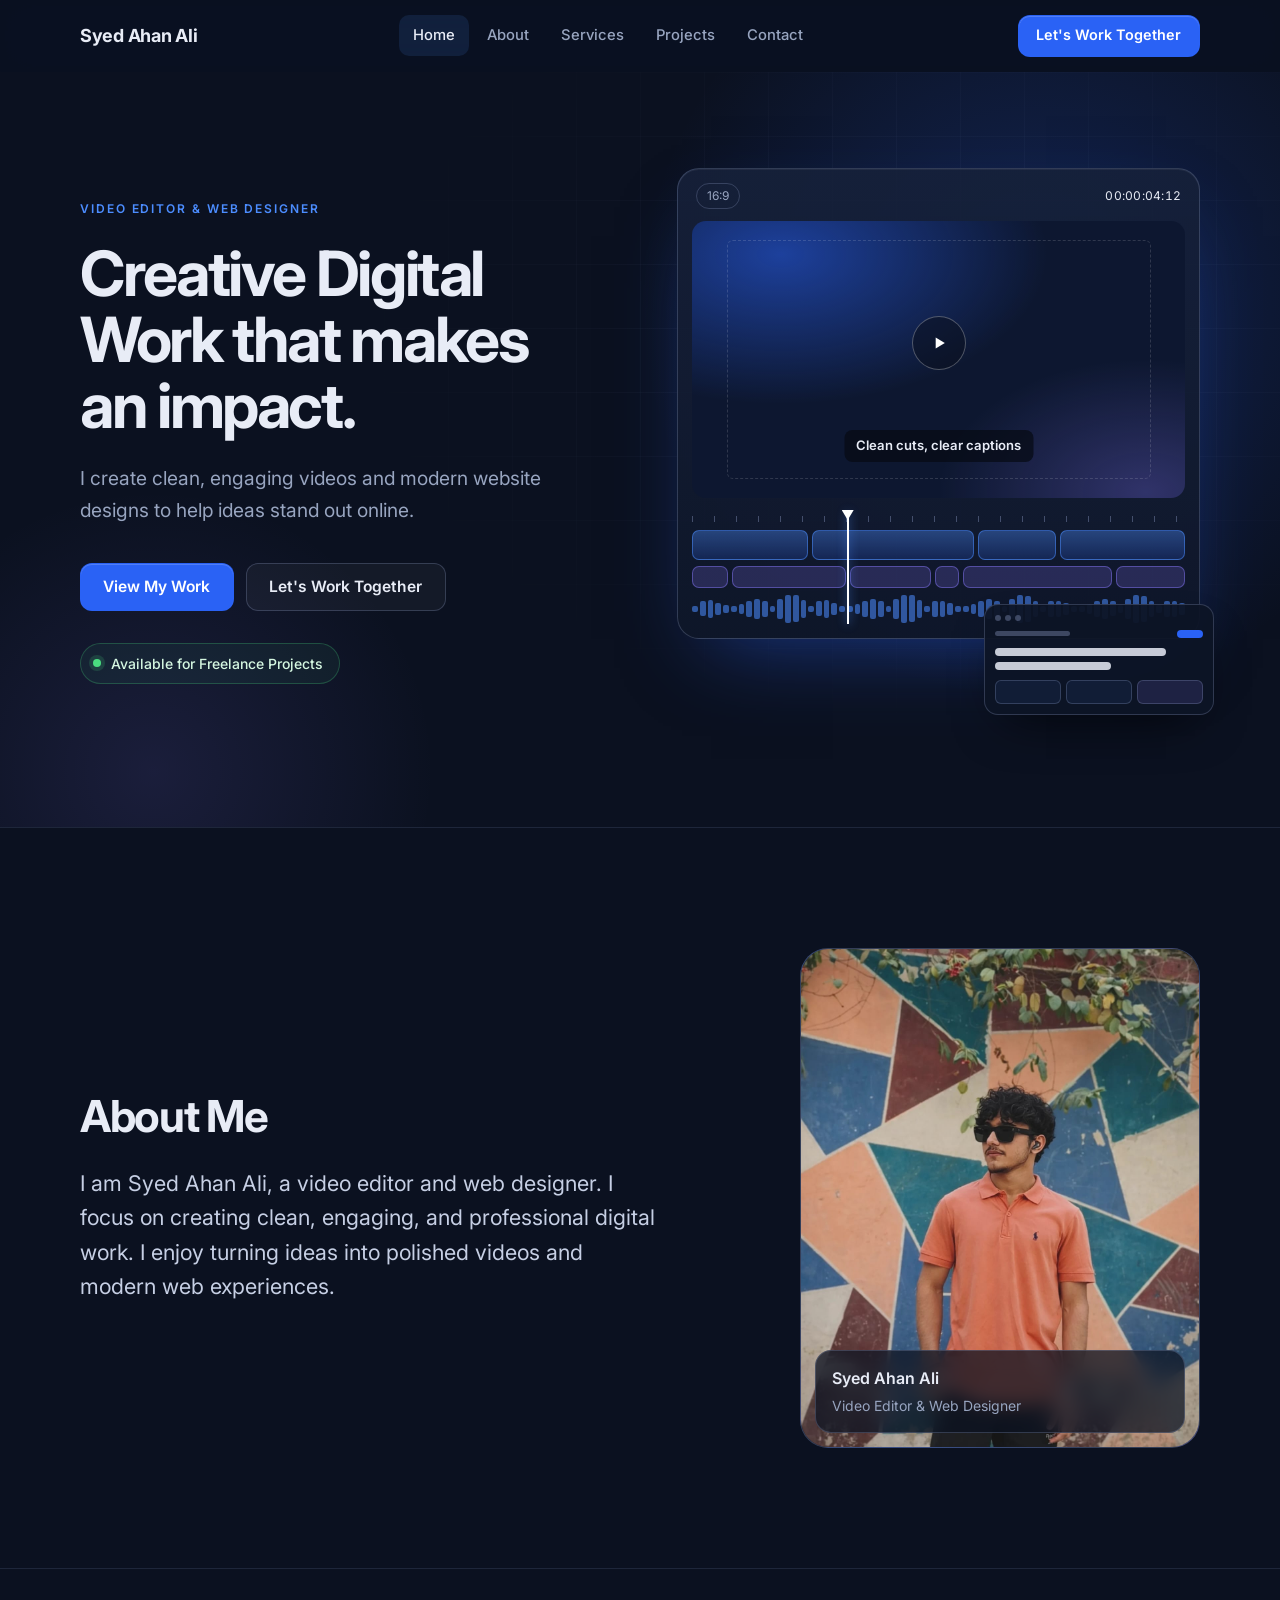
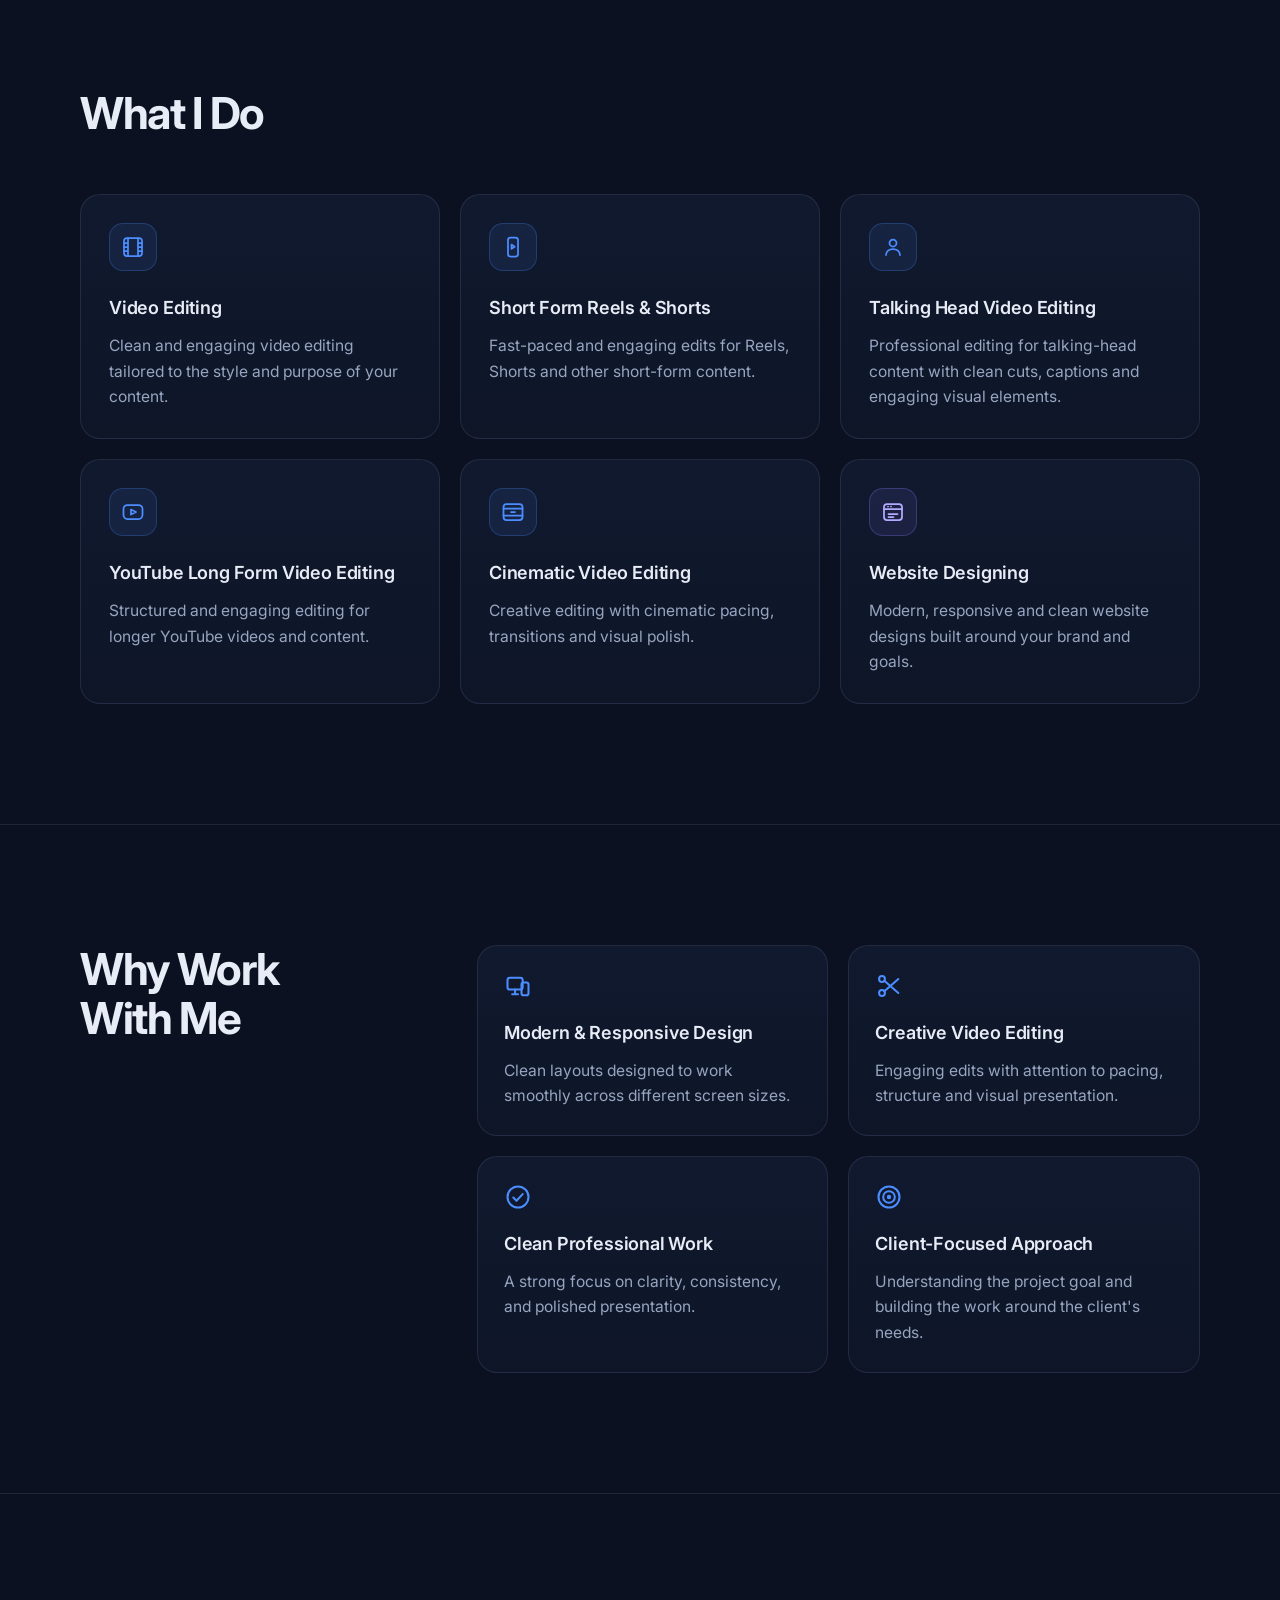
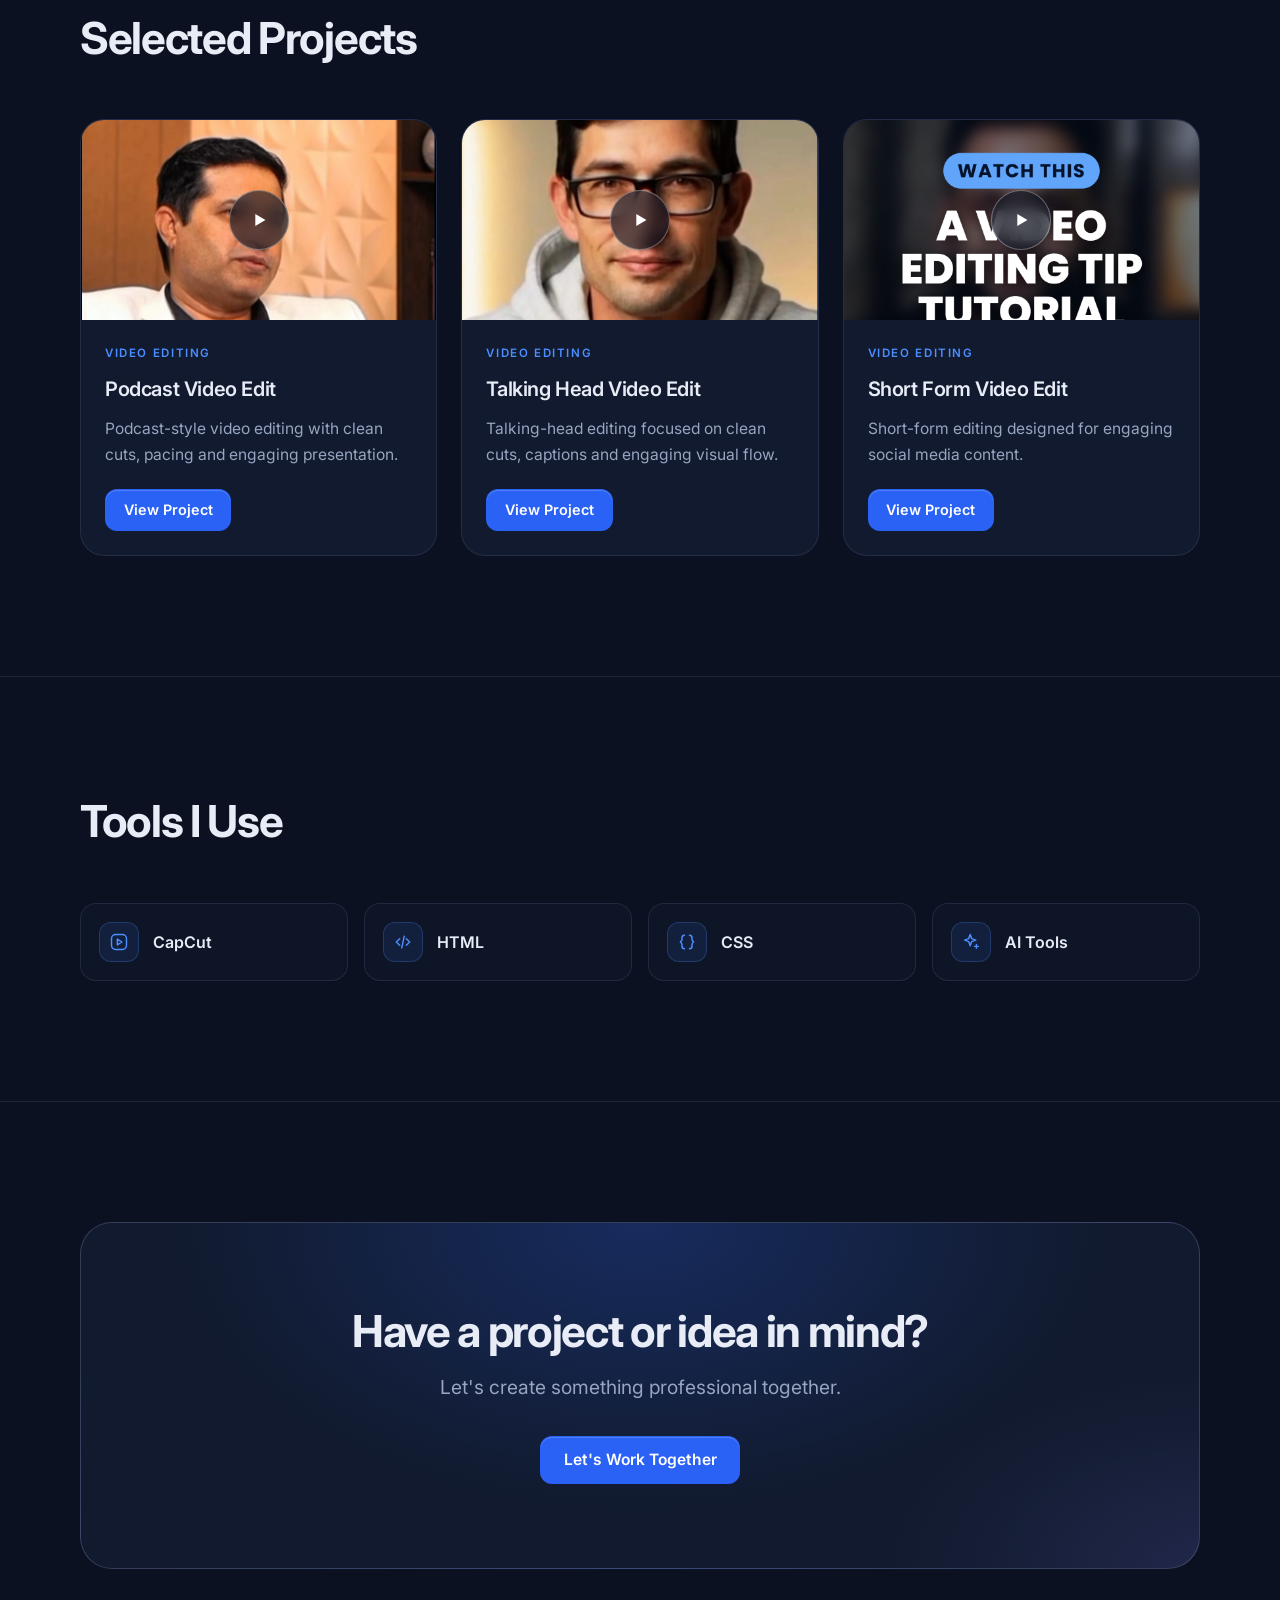
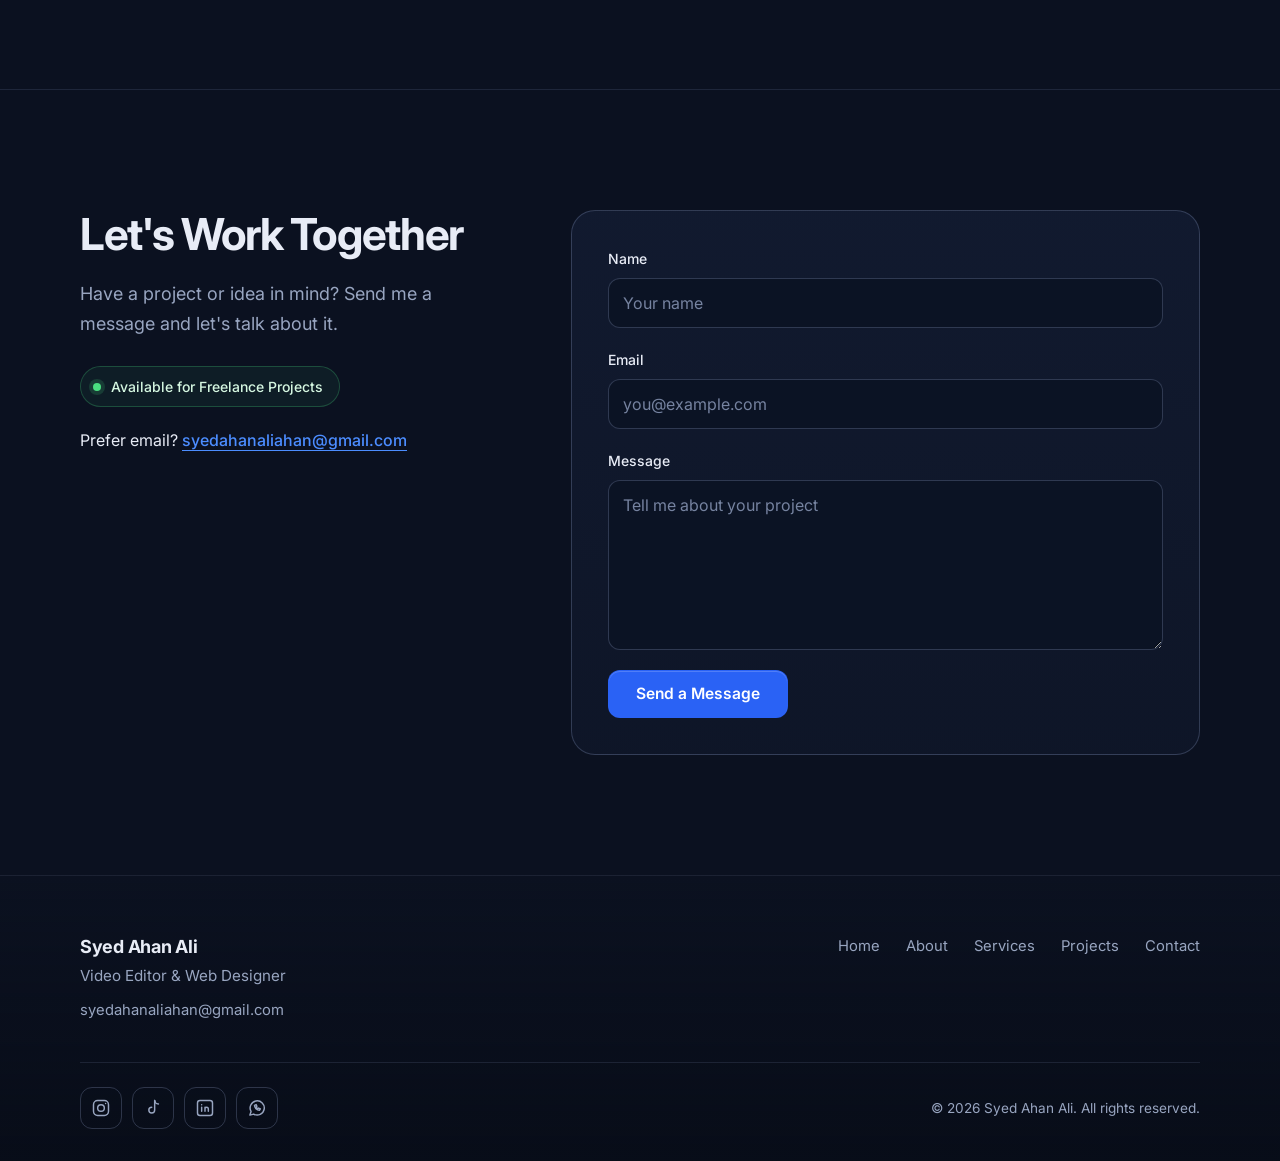
==== Cloud.html @ da052e04 "Add files via upload" ====
<!DOCTYPE html>
<html lang="en">
<head>
<meta charset="utf-8">
<meta name="viewport" content="width=device-width, initial-scale=1">
<title>Syed Ahan Ali | Video Editor &amp; Web Designer</title>
<meta name="description" content="Syed Ahan Ali is a video editor and web designer creating clean, engaging videos and modern websites for freelance projects.">
<meta name="theme-color" content="#0B1120">
<meta name="color-scheme" content="dark">
<meta property="og:type" content="website">
<meta property="og:title" content="Syed Ahan Ali | Video Editor &amp; Web Designer">
<meta property="og:description" content="Clean, engaging videos and modern website designs to help ideas stand out online.">
<link rel="icon" href="data:image/svg+xml,%3Csvg xmlns='http://www.w3.org/2000/svg' viewBox='0 0 32 32'%3E%3Crect width='32' height='32' rx='9' fill='%230B1120'/%3E%3Crect x='.75' y='.75' width='30.5' height='30.5' rx='8.5' fill='none' stroke='%232A62F5' stroke-width='1.5'/%3E%3Ctext x='16' y='21.5' font-size='15' font-weight='700' text-anchor='middle' fill='%234C8DFF' font-family='Arial,sans-serif'%3ESA%3C/text%3E%3C/svg%3E">
<link rel="preconnect" href="https://fonts.googleapis.com">
<link rel="preconnect" href="https://fonts.gstatic.com" crossorigin>
<link href="https://fonts.googleapis.com/css2?family=Inter:wght@400;500;600;700&display=swap" rel="stylesheet">
 
<style>
/* ==========================================================================
   DESIGN TOKENS
   ========================================================================== */
:root {
  --bg: #0B1120;
  --surface: #111a2e;
  --surface-2: #16213a;
  --line: rgba(151, 166, 210, .14);
  --line-2: rgba(151, 166, 210, .26);
  --text: #e8ecf6;
  --muted: #98a5c0;
  --blue: #4c8dff;          /* electric blue: accents, icons, small text */
  --blue-600: #2a62f5;      /* electric blue: button fill (AA contrast with white) */
  --violet: #8b7bff;        /* secondary accent, used sparingly */
  --danger: #ff8f8f;
  --ok: #4ade80;
  --nav-h: 72px;
  --font: Inter, ui-sans-serif, system-ui, -apple-system, "Segoe UI", Roboto, Helvetica, Arial, sans-serif;
}
 
/* ==========================================================================
   BASE
   ========================================================================== */
*, *::before, *::after { box-sizing: border-box; }
html { -webkit-text-size-adjust: 100%; }
@media (prefers-reduced-motion: no-preference) { html { scroll-behavior: smooth; } }
body {
  margin: 0;
  background: var(--bg);
  color: var(--text);
  font-family: var(--font);
  font-size: 1rem;
  line-height: 1.65;
  -webkit-font-smoothing: antialiased;
  overflow-x: clip;
}
body.modal-open { overflow: hidden; }
img, svg, video { display: block; max-width: 100%; }
h1, h2, h3, p, ul { margin: 0; }
a { color: inherit; text-decoration: none; }
button, input, textarea { font: inherit; color: inherit; }
:focus-visible { outline: 2px solid var(--blue); outline-offset: 3px; border-radius: 6px; }
section[id] { scroll-margin-top: var(--nav-h); }
 
.container {
  width: 100%;
  max-width: 1200px;
  margin-inline: auto;
  padding-inline: clamp(20px, 4vw, 40px);
}
.skip-link {
  position: absolute; left: 16px; top: -64px; z-index: 100;
  background: var(--blue-600); color: #fff; padding: 10px 16px; border-radius: 10px; font-weight: 600;
}
.skip-link:focus { top: 12px; }
 
/* ==========================================================================
   BUTTONS
   ========================================================================== */
.btn {
  display: inline-flex; align-items: center; justify-content: center; gap: .6rem;
  min-height: 48px; padding: 0 1.4rem;
  border-radius: 12px; border: 1px solid transparent;
  font-weight: 600; font-size: .975rem; line-height: 1; white-space: nowrap;
  cursor: pointer;
  transition: background-color .2s ease, border-color .2s ease, transform .2s ease, color .2s ease, opacity .2s ease;
}
.btn svg { flex: none; }
.btn-primary { background: var(--blue-600); color: #fff; box-shadow: inset 0 1px 0 rgba(255,255,255,.18); }
.btn-primary:hover { background: #2f68f8; transform: translateY(-1px); }
.btn-primary:active { transform: translateY(0); }
.btn-secondary { background: rgba(255,255,255,.04); border-color: var(--line-2); color: var(--text); }
.btn-secondary:hover { border-color: rgba(76,141,255,.65); background: rgba(76,141,255,.09); transform: translateY(-1px); }
.btn-sm { min-height: 42px; padding: 0 1.1rem; font-size: .9rem; }
.btn[disabled], .btn[aria-disabled="true"] { opacity: .5; cursor: not-allowed; transform: none; }
.btn[disabled]:hover { background: rgba(255,255,255,.04); border-color: var(--line-2); transform: none; }
 
/* ==========================================================================
   NAVBAR
   ========================================================================== */
.site-header {
  position: sticky; top: 0; z-index: 50; height: var(--nav-h);
  background: rgba(11,17,32,.72);
  -webkit-backdrop-filter: saturate(140%) blur(16px);
  backdrop-filter: saturate(140%) blur(16px);
  border-bottom: 1px solid transparent;
  transition: border-color .3s ease, background-color .3s ease;
}
.site-header.scrolled, .site-header.open { border-bottom-color: var(--line); background: rgba(11,17,32,.9); }
.nav { height: 100%; display: flex; align-items: center; justify-content: space-between; gap: 24px; }
.brand { font-weight: 700; font-size: 1.125rem; letter-spacing: -.015em; }
.nav-links { display: none; list-style: none; padding: 0; gap: 4px; }
.nav-links a {
  display: block; padding: 8px 14px; border-radius: 10px;
  color: var(--muted); font-size: .925rem; font-weight: 500;
  transition: color .2s ease, background-color .2s ease;
}
.nav-links a:hover { color: var(--text); }
.nav-links a[aria-current="true"] { color: var(--text); background: rgba(76,141,255,.12); }
.nav-cta { display: none; }
 
.menu-toggle {
  width: 44px; height: 44px; border-radius: 12px; cursor: pointer;
  border: 1px solid var(--line-2); background: rgba(255,255,255,.04);
  display: grid; place-items: center; padding: 0;
}
.menu-icon { position: relative; width: 18px; height: 12px; }
.menu-icon span {
  position: absolute; left: 0; right: 0; height: 2px; border-radius: 2px; background: var(--text);
  transition: transform .25s ease, opacity .2s ease, top .25s ease;
}
.menu-icon span:nth-child(1) { top: 0; }
.menu-icon span:nth-child(2) { top: 5px; }
.menu-icon span:nth-child(3) { top: 10px; }
.site-header.open .menu-icon span:nth-child(1) { top: 5px; transform: rotate(45deg); }
.site-header.open .menu-icon span:nth-child(2) { opacity: 0; }
.site-header.open .menu-icon span:nth-child(3) { top: 5px; transform: rotate(-45deg); }
 
.mobile-panel {
  position: absolute; top: 100%; left: 0; right: 0;
  background: #0B1120;
  border-bottom: 1px solid var(--line);
  padding: 8px clamp(20px, 4vw, 40px) 24px;
  opacity: 0; visibility: hidden; transform: translateY(-6px);
  transition: opacity .2s ease, transform .2s ease, visibility .2s;
}
.site-header.open .mobile-panel { opacity: 1; visibility: visible; transform: none; }
.mobile-panel ul { list-style: none; padding: 0; }
.mobile-panel .m-link {
  display: block; padding: 14px 4px; font-size: 1.1rem; font-weight: 500;
  border-bottom: 1px solid var(--line); color: var(--muted);
}
.mobile-panel .m-link[aria-current="true"] { color: var(--text); }
.mobile-panel .btn { width: 100%; margin-top: 20px; }
 
@media (min-width: 900px) {
  .nav-links { display: flex; }
  .nav-cta { display: inline-flex; }
  .menu-toggle, .mobile-panel { display: none; }
}
 
/* ==========================================================================
   LAYOUT HELPERS
   ========================================================================== */
.section { padding-block: clamp(72px, 10vw, 120px); border-top: 1px solid var(--line); }
.section-head { margin-bottom: clamp(36px, 5vw, 56px); }
h2 { font-size: clamp(1.9rem, 4vw, 2.75rem); line-height: 1.12; letter-spacing: -.03em; font-weight: 700; text-wrap: balance; }
 
/* Scroll reveal: subtle, and only on headings + card groups */
.reveal { transition: opacity .6s ease var(--d, 0ms), translate .6s ease var(--d, 0ms); }
.js-reveal .reveal:not(.in) { opacity: 0; translate: 0 12px; }
 
/* ==========================================================================
   HERO
   ========================================================================== */
.hero { position: relative; overflow: hidden; padding-block: clamp(48px, 8vw, 96px) clamp(72px, 9vw, 112px); }
.hero-bg { position: absolute; inset: 0; pointer-events: none; }
.hero-bg::before {
  content: ""; position: absolute; right: -12%; top: -22%; width: 62%; aspect-ratio: 1;
  background: radial-gradient(closest-side, rgba(42,98,245,.24), transparent);
}
.hero-bg::after {
  content: ""; position: absolute; left: -10%; bottom: -30%; width: 44%; aspect-ratio: 1;
  background: radial-gradient(closest-side, rgba(139,123,255,.12), transparent);
}
.hero-grid-lines {
  position: absolute; inset: 0; opacity: .55;
  background-image:
    linear-gradient(var(--line) 1px, transparent 1px),
    linear-gradient(90deg, var(--line) 1px, transparent 1px);
  background-size: 64px 64px;
  -webkit-mask-image: radial-gradient(ellipse 60% 70% at 72% 35%, #000, transparent 75%);
  mask-image: radial-gradient(ellipse 60% 70% at 72% 35%, #000, transparent 75%);
}
.hero-layout { position: relative; display: grid; gap: 56px; align-items: center; }
@media (min-width: 960px) { .hero-layout { grid-template-columns: minmax(0, 1.02fr) minmax(0, 1fr); gap: 64px; } }
 
.hero-label { font-size: .75rem; font-weight: 600; letter-spacing: .16em; color: var(--blue); margin-bottom: 22px; }
.hero h1 {
  font-size: clamp(2.4rem, 6.2vw, 3.9rem); line-height: 1.06; letter-spacing: -.038em; font-weight: 700;
  text-wrap: balance;
}
.hero-lead { margin-top: 24px; max-width: 32rem; font-size: clamp(1.05rem, 1.6vw, 1.2rem); color: var(--muted); }
.hero-actions { margin-top: 36px; display: flex; flex-wrap: wrap; gap: 12px; }
@media (max-width: 479px) { .hero-actions .btn { width: 100%; } }
 
.availability {
  margin-top: 32px; display: inline-flex; align-items: center; gap: 10px;
  padding: 8px 16px 8px 12px; border-radius: 999px;
  border: 1px solid rgba(74,222,128,.25); background: rgba(74,222,128,.06);
  font-size: .875rem; font-weight: 500; color: #d5f7e1;
}
.availability .dot { width: 8px; height: 8px; border-radius: 50%; background: var(--ok); box-shadow: 0 0 0 4px rgba(74,222,128,.16); }
 
/* Hero visual: a small editing suite + a website wireframe (decorative) */
.hero-visual { position: relative; padding-bottom: 76px; }
.editor {
  border-radius: 22px; border: 1px solid var(--line-2); padding: 14px; overflow: hidden;
  background: linear-gradient(180deg, rgba(22,33,58,.9), rgba(15,23,42,.92));
  box-shadow: 0 34px 80px -34px rgba(42,98,245,.5), inset 0 1px 0 rgba(255,255,255,.06);
}
.editor-bar { display: flex; justify-content: space-between; align-items: center; padding: 0 4px 12px; font-size: .75rem; color: var(--muted); }
.editor-bar .pill { padding: 2px 10px; border-radius: 999px; border: 1px solid var(--line-2); }
.timecode { font-variant-numeric: tabular-nums; color: var(--text); letter-spacing: .02em; }
.preview {
  position: relative; aspect-ratio: 16 / 9; border-radius: 14px; overflow: hidden;
  background:
    radial-gradient(90% 90% at 18% 12%, rgba(42,98,245,.55), transparent 60%),
    radial-gradient(70% 80% at 92% 98%, rgba(139,123,255,.28), transparent 60%),
    #0d1730;
}
.preview::before { content: ""; position: absolute; inset: 7%; border: 1px dashed rgba(255,255,255,.14); border-radius: 6px; }
.play {
  position: absolute; left: 50%; top: 44%; transform: translate(-50%, -50%);
  width: 54px; height: 54px; border-radius: 50%; display: grid; place-items: center;
  background: rgba(11,17,32,.55); border: 1px solid rgba(255,255,255,.28);
}
.caption {
  position: absolute; left: 50%; bottom: 13%; transform: translateX(-50%);
  padding: 5px 12px; border-radius: 8px; white-space: nowrap;
  background: rgba(6,10,20,.72); font-size: clamp(.62rem, 1.5vw, .82rem); font-weight: 600;
}
.timeline { position: relative; margin-top: 14px; padding-top: 2px; }
.ruler {
  height: 8px; margin-bottom: 8px;
  background: repeating-linear-gradient(90deg, rgba(151,166,210,.38) 0 1px, transparent 1px 22px) bottom / 100% 6px no-repeat;
}
.track { display: flex; gap: 4px; height: 30px; margin-bottom: 6px; }
.clip {
  border-radius: 7px; border: 1px solid rgba(76,141,255,.5);
  background: linear-gradient(180deg, rgba(76,141,255,.38), rgba(42,98,245,.2));
}
.track.captions { height: 22px; }
.track.captions .clip { border-color: rgba(139,123,255,.45); background: rgba(139,123,255,.2); }
.clip.gap { border-color: transparent; background: none; }
.wave { display: flex; align-items: center; gap: 2px; height: 30px; }
.wave i { flex: 1; min-width: 1px; border-radius: 2px; background: rgba(76,141,255,.55); }
.playhead {
  position: absolute; top: 0; bottom: 0; left: 30%; width: 2px; margin-left: -1px;
  background: #fff; box-shadow: 0 0 10px rgba(76,141,255,.8);
}
.playhead::before {
  content: ""; position: absolute; top: -2px; left: -5px; width: 12px; height: 10px; background: #fff;
  clip-path: polygon(0 0, 100% 0, 50% 100%);
}
 
.mini-site {
  position: absolute; right: 12px; bottom: 0; width: 44%; max-width: 250px;
  border-radius: 14px; border: 1px solid var(--line-2); padding: 10px;
  background: rgba(13,21,38,.94);
  box-shadow: 0 22px 50px -22px rgba(0,0,0,.8);
}
@media (min-width: 960px) { .mini-site { right: -14px; } }
@media (max-width: 639px) { .mini-site { display: none; } .hero-visual { padding-bottom: 0; } }
.ms-dots { display: flex; gap: 4px; margin-bottom: 9px; }
.ms-dots i { width: 6px; height: 6px; border-radius: 50%; background: rgba(151,166,210,.35); }
.ms-row { display: flex; justify-content: space-between; align-items: center; margin-bottom: 10px; }
.ms-line { height: 5px; border-radius: 3px; background: rgba(151,166,210,.35); }
.ms-pill { width: 26px; height: 8px; border-radius: 4px; background: var(--blue-600); }
.ms-title { height: 8px; border-radius: 4px; background: rgba(232,236,246,.85); margin-bottom: 6px; }
.ms-cards { display: grid; grid-template-columns: repeat(3, 1fr); gap: 5px; margin-top: 10px; }
.ms-cards span { height: 24px; border-radius: 6px; border: 1px solid var(--line-2); background: rgba(76,141,255,.08); }
.ms-cards span:last-child { background: rgba(139,123,255,.14); }
 
/* ==========================================================================
   ABOUT
   ========================================================================== */
.about-grid { display: grid; gap: 48px; align-items: center; }
@media (min-width: 900px) { .about-grid { grid-template-columns: minmax(0, 1.15fr) minmax(0, .85fr); gap: 80px; } }
.about-text p { margin-top: 24px; max-width: 36rem; font-size: clamp(1.1rem, 2vw, 1.35rem); line-height: 1.6; color: #c6cfe4; }
 
/* Portrait slot. Replace by setting SITE_CONFIG.profileImage in the script. */
.portrait {
  position: relative; width: 100%; max-width: 400px; aspect-ratio: 4 / 5; margin-inline: auto;
  border-radius: 28px; border: 1px solid var(--line-2); overflow: hidden;
  background:
    radial-gradient(80% 60% at 28% 8%, rgba(42,98,245,.38), transparent 62%),
    radial-gradient(60% 50% at 100% 100%, rgba(139,123,255,.22), transparent 62%),
    var(--surface);
}
@media (min-width: 900px) { .portrait { margin-inline: 0 0; justify-self: end; } }
.portrait-mono {
  position: absolute; inset: 0 0 18% 0; display: grid; place-items: center;
  font-size: clamp(5.5rem, 16vw, 8.5rem); font-weight: 700; letter-spacing: -.06em;
  color: transparent; -webkit-text-stroke: 1.5px rgba(160,190,255,.42);
}
.portrait img { position: absolute; inset: 0; width: 100%; height: 100%; object-fit: cover; object-position: center top; }
.portrait-caption {
  position: absolute; left: 14px; right: 14px; bottom: 14px; padding: 14px 16px; border-radius: 16px;
  background: rgba(11,17,32,.72); border: 1px solid var(--line-2);
  -webkit-backdrop-filter: blur(10px); backdrop-filter: blur(10px);
}
.portrait-caption strong { display: block; font-weight: 600; }
.portrait-caption span { font-size: .875rem; color: var(--muted); }
 
/* ==========================================================================
   CARDS (services, why)
   ========================================================================== */
.grid { display: grid; gap: 20px; grid-template-columns: 1fr; }
@media (min-width: 640px) { .grid-services, .grid-why { grid-template-columns: repeat(2, minmax(0, 1fr)); } }
@media (min-width: 1024px) { .grid-services { grid-template-columns: repeat(3, minmax(0, 1fr)); } }
 
.card, .project {
  position: relative; border: 1px solid var(--line);
  transition: border-color .25s ease, transform .25s ease, opacity .6s ease var(--d, 0ms), translate .6s ease var(--d, 0ms);
}
.card {
  border-radius: 20px; padding: 28px;
  background: linear-gradient(180deg, rgba(22,33,58,.55), rgba(17,26,46,.55));
}
.card:hover { border-color: rgba(76,141,255,.45); transform: translateY(-3px); }
.icon-tile {
  width: 48px; height: 48px; border-radius: 14px; display: grid; place-items: center;
  color: var(--blue); background: rgba(76,141,255,.1); border: 1px solid rgba(76,141,255,.24);
  transition: background-color .25s ease, color .25s ease, border-color .25s ease;
}
.card:hover .icon-tile { background: var(--blue-600); color: #fff; border-color: transparent; }
.card[data-kind="web"] .icon-tile { color: #b3a9ff; background: rgba(139,123,255,.1); border-color: rgba(139,123,255,.28); }
.card[data-kind="web"]:hover { border-color: rgba(139,123,255,.5); }
.card[data-kind="web"]:hover .icon-tile { background: #6d5df0; color: #fff; }
.card h3 { margin-top: 22px; font-size: 1.125rem; font-weight: 600; letter-spacing: -.01em; }
.card p { margin-top: 10px; color: var(--muted); font-size: .975rem; }
 
.why-layout { display: grid; gap: 40px; }
@media (min-width: 1024px) {
  .why-layout { grid-template-columns: minmax(0, .62fr) minmax(0, 1.38fr); gap: 72px; align-items: start; }
  .why-layout .section-head { position: sticky; top: calc(var(--nav-h) + 32px); margin-bottom: 0; }
}
.why-card { padding: 26px; }
.why-card .ico { color: var(--blue); }
.why-card h3 { margin-top: 18px; }
 
/* ==========================================================================
   PROJECTS
   ========================================================================== */
.projects-grid { display: grid; gap: 24px; grid-template-columns: 1fr; max-width: 760px; margin-inline: auto; }
@media (min-width: 1024px) { .projects-grid { grid-template-columns: repeat(3, minmax(0, 1fr)); max-width: none; } }
 
.project { display: flex; flex-direction: column; border-radius: 24px; overflow: hidden; background: var(--surface); }
.project:hover { border-color: rgba(76,141,255,.42); transform: translateY(-3px); }
 
.media {
  position: relative; display: block; width: 100%; aspect-ratio: 16 / 9; overflow: hidden;
  padding: 0; border: 0; text-align: left; background: #0d1730;
}
button.media { cursor: pointer; }
.media > img { position: absolute; inset: 0; width: 100%; height: 100%; object-fit: cover; object-position: center 30%; transition: transform .5s ease; }
button.media:hover > img { transform: scale(1.03); }
.scene { display: none; }
.scene svg { position: absolute; left: 0; top: 0; width: 100%; height: 84%; stroke: rgba(160,190,255,.5); fill: rgba(76,141,255,.1); stroke-width: 1.2; stroke-linecap: round; }
.scene svg .hl { fill: var(--blue); stroke: none; }
.scene svg .bar { fill: rgba(160,190,255,.55); stroke: none; }
.scene[data-v="0"] { background: radial-gradient(90% 100% at 15% 0%, rgba(42,98,245,.5), transparent 62%), radial-gradient(60% 70% at 100% 100%, rgba(139,123,255,.22), transparent 62%), #0d1730; }
.scene[data-v="1"] { background: radial-gradient(80% 100% at 50% 0%, rgba(42,98,245,.42), transparent 64%), radial-gradient(60% 70% at 0% 100%, rgba(139,123,255,.2), transparent 62%), #0e1832; }
.scene[data-v="2"] { background: radial-gradient(80% 100% at 85% 0%, rgba(139,123,255,.36), transparent 62%), radial-gradient(70% 70% at 0% 100%, rgba(42,98,245,.3), transparent 62%), #0e1730; }
.media-tag {
  position: absolute; left: 14px; bottom: 14px; padding: 5px 11px; border-radius: 999px;
  font-size: .72rem; font-weight: 500; color: var(--muted);
  background: rgba(6,10,20,.62); border: 1px solid var(--line-2);
  -webkit-backdrop-filter: blur(6px); backdrop-filter: blur(6px);
}
.media.has-poster .media-tag { display: none; }
.play-btn {
  position: absolute; left: 50%; top: 50%; transform: translate(-50%, -50%);
  width: 60px; height: 60px; border-radius: 50%; display: grid; place-items: center; color: #fff;
  background: rgba(11,17,32,.6); border: 1px solid rgba(255,255,255,.32);
  -webkit-backdrop-filter: blur(8px); backdrop-filter: blur(8px);
  transition: transform .25s ease, background-color .25s ease;
}
button.media:hover .play-btn { transform: translate(-50%, -50%) scale(1.08); background: var(--blue-600); border-color: transparent; }
 
.project-body { display: flex; flex-direction: column; flex: 1; padding: 24px; }
.project-cat { font-size: .72rem; font-weight: 600; letter-spacing: .14em; color: var(--blue); }
.project h3 { margin-top: 10px; font-size: 1.25rem; font-weight: 600; letter-spacing: -.02em; }
.project-desc { margin-top: 10px; color: var(--muted); font-size: .975rem; }
.project-foot { margin-top: auto; padding-top: 22px; display: flex; align-items: center; gap: 14px; flex-wrap: wrap; }
.project-note { font-size: .8125rem; color: var(--muted); }
 
/* Project modal (native <dialog>) */
.modal {
  width: min(960px, calc(100vw - 32px)); max-height: calc(100dvh - 32px); padding: 0; margin: auto;
  border: 1px solid var(--line-2); border-radius: 24px; overflow: auto;
  background: var(--surface); color: var(--text);
}
.modal::backdrop { background: rgba(5,9,18,.8); -webkit-backdrop-filter: blur(6px); backdrop-filter: blur(6px); }
.modal-close {
  position: absolute; top: 12px; right: 12px; z-index: 2; width: 42px; height: 42px; border-radius: 12px; cursor: pointer;
  display: grid; place-items: center; background: rgba(11,17,32,.75); border: 1px solid var(--line-2);
  transition: background-color .2s ease, border-color .2s ease;
}
.modal-close:hover { background: rgba(76,141,255,.2); border-color: rgba(76,141,255,.6); }
.modal-media { display: grid; place-items: center; background: #050912; }
.modal-media .frame { width: 100%; aspect-ratio: 16 / 9; background: #000; }
.modal-media.vertical .frame { width: auto; height: min(72dvh, 640px); aspect-ratio: 9 / 16; max-width: 100%; }
.frame iframe, .frame video { display: block; width: 100%; height: 100%; border: 0; background: #000; }
.frame .frame-msg { height: 100%; display: grid; place-items: center; padding: 24px; text-align: center; color: var(--muted); }
.modal-body { padding: 24px clamp(20px, 4vw, 32px) 28px; }
.modal-body h3 { margin-top: 8px; font-size: 1.5rem; letter-spacing: -.02em; }
.modal-body p { margin-top: 12px; color: var(--muted); max-width: 46rem; }
.modal-body .btn { margin-top: 20px; }
 
/* ==========================================================================
   TOOLS
   ========================================================================== */
.tools-grid { display: grid; gap: 16px; grid-template-columns: repeat(2, minmax(0, 1fr)); }
@media (min-width: 900px) { .tools-grid { grid-template-columns: repeat(4, minmax(0, 1fr)); } }
.tool {
  display: flex; align-items: center; gap: 14px; padding: 18px; border-radius: 16px;
  border: 1px solid var(--line); background: rgba(17,26,46,.5); font-weight: 600;
  transition: border-color .25s ease, background-color .25s ease, opacity .6s ease var(--d, 0ms), translate .6s ease var(--d, 0ms);
}
.tool:hover { border-color: rgba(76,141,255,.45); background: rgba(76,141,255,.06); }
.tool .icon-tile { width: 40px; height: 40px; border-radius: 12px; flex: none; }
.tool:hover .icon-tile { background: rgba(76,141,255,.18); color: var(--blue); border-color: rgba(76,141,255,.3); }
 
/* ==========================================================================
   CTA
   ========================================================================== */
.cta-panel {
  position: relative; overflow: hidden; text-align: center; border-radius: 32px; border: 1px solid var(--line-2);
  padding: clamp(44px, 7vw, 84px) clamp(22px, 5vw, 64px);
  background:
    radial-gradient(60% 120% at 50% 0%, rgba(42,98,245,.24), transparent 70%),
    radial-gradient(40% 80% at 100% 100%, rgba(139,123,255,.13), transparent 70%),
    var(--surface);
}
.cta-panel p { margin-top: 16px; font-size: clamp(1.05rem, 2vw, 1.2rem); color: var(--muted); }
.cta-panel .btn { margin-top: 32px; }
 
/* ==========================================================================
   CONTACT
   ========================================================================== */
.contact-grid { display: grid; gap: 40px; }
@media (min-width: 960px) { .contact-grid { grid-template-columns: minmax(0, .8fr) minmax(0, 1.2fr); gap: 72px; align-items: start; } }
.contact-lead { margin-top: 20px; max-width: 28rem; font-size: 1.125rem; color: var(--muted); }
.contact-copy .availability { margin-top: 28px; }
.contact-direct { margin-top: 20px; }
.contact-direct a { color: var(--blue); font-weight: 500; text-decoration: underline; text-underline-offset: 4px; }
 
.form-card {
  border: 1px solid var(--line-2); border-radius: 24px; padding: clamp(22px, 4vw, 36px);
  background: linear-gradient(180deg, rgba(22,33,58,.6), rgba(17,26,46,.6));
}
.field { display: grid; gap: 8px; margin-bottom: 20px; }
.field label { font-size: .875rem; font-weight: 500; }
.input {
  width: 100%; min-height: 50px; padding: 12px 14px; border-radius: 12px; outline: none;
  border: 1px solid var(--line-2); background: #0b1324; line-height: 1.5;
  transition: border-color .2s ease, box-shadow .2s ease;
}
textarea.input { min-height: 150px; resize: vertical; }
.input::placeholder { color: #7683a0; }
.input:focus { border-color: var(--blue); box-shadow: 0 0 0 3px rgba(76,141,255,.22); }
.field.invalid .input { border-color: var(--danger); }
.field.invalid .input:focus { box-shadow: 0 0 0 3px rgba(255,143,143,.2); }
.error-msg { color: var(--danger); font-size: .8125rem; }
.error-msg:empty { display: none; }
.hp { position: absolute; left: -9999px; width: 1px; height: 1px; overflow: hidden; }
 
.form-actions { margin-top: 4px; }
.form-actions .btn { width: 100%; }
@media (min-width: 640px) { .form-actions .btn { width: auto; min-width: 180px; } }
.spinner {
  display: none; width: 16px; height: 16px; border-radius: 50%;
  border: 2px solid rgba(255,255,255,.35); border-top-color: #fff; animation: spin .7s linear infinite;
}
.is-loading .spinner { display: block; }
.is-loading .btn-primary { cursor: progress; opacity: .85; }
@keyframes spin { to { transform: rotate(360deg); } }
 
.form-status {
  display: none; align-items: flex-start; gap: 12px; margin-top: 20px;
  padding: 14px 16px; border-radius: 12px; font-size: .925rem;
}
.form-status.show { display: flex; }
.form-status svg { flex: none; margin-top: 2px; }
.form-status.success { background: rgba(74,222,128,.08); border: 1px solid rgba(74,222,128,.32); color: #cdf6dc; }
.form-status.error { background: rgba(255,143,143,.08); border: 1px solid rgba(255,143,143,.34); color: #ffd5d5; }
.form-status a { text-decoration: underline; text-underline-offset: 3px; }
 
/* ==========================================================================
   FOOTER
   ========================================================================== */
.site-footer { border-top: 1px solid var(--line); padding-block: 56px 32px; background: linear-gradient(180deg, transparent, rgba(5,9,18,.55)); }
.footer-top { display: grid; gap: 32px; }
@media (min-width: 800px) { .footer-top { grid-template-columns: 1fr auto; align-items: start; } }
.footer-brand strong { display: block; font-size: 1.125rem; letter-spacing: -.015em; }
.footer-brand span { color: var(--muted); font-size: .95rem; }
.footer-email { display: block; margin-top: 10px; color: var(--muted); font-size: .925rem; transition: color .2s ease; }
.footer-email:hover { color: var(--text); }
.footer-nav ul { list-style: none; padding: 0; display: flex; flex-wrap: wrap; gap: 8px 26px; }
.footer-nav a { color: var(--muted); font-size: .925rem; transition: color .2s ease; }
.footer-nav a:hover { color: var(--text); }
.footer-bottom {
  margin-top: 40px; padding-top: 24px; border-top: 1px solid var(--line);
  display: flex; flex-wrap: wrap; gap: 16px; justify-content: space-between; align-items: center;
}
.footer-bottom small { color: var(--muted); font-size: .85rem; }
.socials { display: flex; gap: 10px; }
.social {
  width: 42px; height: 42px; border-radius: 12px; display: grid; place-items: center;
  border: 1px solid var(--line-2); color: var(--muted);
  transition: color .2s ease, border-color .2s ease, background-color .2s ease;
}
a.social:hover { color: #fff; border-color: rgba(76,141,255,.65); background: rgba(76,141,255,.12); }
span.social { border-style: dashed; opacity: .55; cursor: default; }
 
/* ==========================================================================
   REDUCED MOTION
   ========================================================================== */
@media (prefers-reduced-motion: reduce) {
  *, *::before, *::after { animation-duration: .01ms !important; transition-duration: .01ms !important; transition-delay: 0ms !important; }
}
</style>
</head>
<body>
<a class="skip-link" href="#main">Skip to content</a>
 
<!-- ========================= 1. NAVBAR ========================= -->
<header class="site-header" id="siteHeader">
  <div class="container nav">
    <a class="brand" href="#home" aria-label="Syed Ahan Ali, back to top">Syed Ahan Ali</a>
 
    <nav aria-label="Primary">
      <ul class="nav-links">
        <li><a href="#home" data-nav-link>Home</a></li>
        <li><a href="#about" data-nav-link>About</a></li>
        <li><a href="#services" data-nav-link>Services</a></li>
        <li><a href="#projects" data-nav-link>Projects</a></li>
        <li><a href="#contact" data-nav-link>Contact</a></li>
      </ul>
    </nav>
 
    <a class="btn btn-primary btn-sm nav-cta" href="#contact">Let's Work Together</a>
 
    <button class="menu-toggle" id="menuToggle" type="button" aria-expanded="false" aria-controls="mobilePanel" aria-label="Open menu">
      <span class="menu-icon" aria-hidden="true"><span></span><span></span><span></span></span>
    </button>
  </div>
 
  <div class="mobile-panel" id="mobilePanel">
    <nav aria-label="Mobile">
      <ul>
        <li><a class="m-link" href="#home" data-nav-link>Home</a></li>
        <li><a class="m-link" href="#about" data-nav-link>About</a></li>
        <li><a class="m-link" href="#services" data-nav-link>Services</a></li>
        <li><a class="m-link" href="#projects" data-nav-link>Projects</a></li>
        <li><a class="m-link" href="#contact" data-nav-link>Contact</a></li>
      </ul>
    </nav>
    <a class="btn btn-primary" href="#contact">Let's Work Together</a>
  </div>
</header>
 
<main id="main">
  <noscript>
    <div class="container" style="padding-block:24px;color:var(--muted)">This site needs JavaScript to display its content.</div>
  </noscript>
 
  <!-- ========================= 2. HERO ========================= -->
  <section class="hero" id="home" aria-labelledby="hero-title">
    <div class="hero-bg" aria-hidden="true"><div class="hero-grid-lines"></div></div>
    <div class="container hero-layout">
      <div class="hero-copy">
        <p class="hero-label">VIDEO EDITOR &amp; WEB DESIGNER</p>
        <h1 id="hero-title">Creative Digital Work that makes an impact.</h1>
        <p class="hero-lead">I create clean, engaging videos and modern website designs to help ideas stand out online.</p>
        <div class="hero-actions">
          <a class="btn btn-primary" href="#projects">View My Work</a>
          <a class="btn btn-secondary" href="#contact">Let's Work Together</a>
        </div>
        <p class="availability"><span class="dot" aria-hidden="true"></span>Available for Freelance Projects</p>
      </div>
 
      <!-- Decorative composition: video editor timeline + website wireframe. Not a real project. -->
      <div class="hero-visual" aria-hidden="true">
        <div class="editor">
          <div class="editor-bar">
            <span class="pill">16:9</span>
            <span class="timecode" id="timecode">00:00:04:12</span>
          </div>
          <div class="preview">
            <div class="play"><svg width="20" height="20" viewBox="0 0 24 24" fill="#fff"><path d="M8 5.5v13l11-6.5z"/></svg></div>
            <div class="caption">Clean cuts, clear captions</div>
          </div>
          <div class="timeline" id="timeline">
            <div class="ruler"></div>
            <div class="track">
              <span class="clip" style="flex:24"></span><span class="clip" style="flex:34"></span>
              <span class="clip" style="flex:16"></span><span class="clip" style="flex:26"></span>
            </div>
            <div class="track captions">
              <span class="clip gap" style="flex:6"></span><span class="clip" style="flex:20"></span>
              <span class="clip" style="flex:14"></span><span class="clip gap" style="flex:4"></span>
              <span class="clip" style="flex:26"></span><span class="clip" style="flex:12"></span>
            </div>
            <div class="wave" id="wave"></div>
            <div class="playhead" id="playhead"></div>
          </div>
        </div>
        <div class="mini-site">
          <div class="ms-dots"><i></i><i></i><i></i></div>
          <div class="ms-row"><span class="ms-line" style="width:36%"></span><span class="ms-pill"></span></div>
          <div class="ms-title" style="width:82%"></div>
          <div class="ms-title" style="width:56%"></div>
          <div class="ms-cards"><span></span><span></span><span></span></div>
        </div>
      </div>
    </div>
  </section>
 
  <!-- ========================= 3. ABOUT ========================= -->
  <section class="section" id="about" aria-labelledby="about-title">
    <div class="container about-grid">
      <div class="about-text reveal">
        <h2 id="about-title">About Me</h2>
        <p>I am Syed Ahan Ali, a video editor and web designer. I focus on creating clean, engaging, and professional digital work. I enjoy turning ideas into polished videos and modern web experiences.</p>
      </div>
 
      <!--
        PROFILE PHOTO: this card shows a monogram placeholder on purpose.
        To use your own photo, set SITE_CONFIG.profileImage in the script at the bottom of this file.
      -->
      <div class="portrait reveal" id="portrait" style="--d:100ms">
        <div class="portrait-mono" aria-hidden="true">SA</div>
        <img src="ahan pic.jpeg" alt="syed ahan ali">
        <div class="portrait-caption">
          <strong>Syed Ahan Ali</strong>
          <span>Video Editor &amp; Web Designer</span>
        </div>
      </div>
    </div>
  </section>
 
  <!-- ========================= 4. SERVICES ========================= -->
  <section class="section" id="services" aria-labelledby="services-title">
    <div class="container">
      <div class="section-head reveal"><h2 id="services-title">What I Do</h2></div>
      <div class="grid grid-services" id="servicesGrid"></div>
    </div>
  </section>
 
  <!-- ========================= 5. WHY WORK WITH ME ========================= -->
  <section class="section" id="why" data-nav="services" aria-labelledby="why-title">
    <div class="container why-layout">
      <div class="section-head reveal"><h2 id="why-title">Why Work With Me</h2></div>
      <div class="grid grid-why" id="whyGrid"></div>
    </div>
  </section>
 
  <!-- ========================= 6. SELECTED PROJECTS ========================= -->
  <section class="section" id="projects" aria-labelledby="projects-title">
    <div class="container">
      <div class="section-head reveal"><h2 id="projects-title">Selected Projects</h2></div>
      <div class="projects-grid" id="projectsGrid"></div>
    </div>
  </section>
 
  <!-- ========================= 7. TOOLS ========================= -->
  <section class="section" id="tools" data-nav="projects" aria-labelledby="tools-title">
    <div class="container">
      <div class="section-head reveal"><h2 id="tools-title">Tools I Use</h2></div>
      <div class="tools-grid" id="toolsGrid"></div>
    </div>
  </section>
 
  <!-- ========================= 8. CALL TO ACTION ========================= -->
  <section class="section" id="cta" data-nav="contact" aria-labelledby="cta-title">
    <div class="container">
      <div class="cta-panel reveal">
        <h2 id="cta-title">Have a project or idea in mind?</h2>
        <p>Let's create something professional together.</p>
        <a class="btn btn-primary" href="#contact">Let's Work Together</a>
      </div>
    </div>
  </section>
 
  <!-- ========================= 9. CONTACT ========================= -->
  <section class="section" id="contact" aria-labelledby="contact-title">
    <div class="container contact-grid">
      <div class="contact-copy reveal">
        <h2 id="contact-title">Let's Work Together</h2>
        <p class="contact-lead">Have a project or idea in mind? Send me a message and let's talk about it.</p>
        <p class="availability"><span class="dot" aria-hidden="true"></span>Available for Freelance Projects</p>
        <p class="contact-direct" id="contactDirect" hidden></p>
      </div>
 
      <div class="form-card reveal" style="--d:100ms">
        <form id="contactForm" novalidate>
          <div class="field" data-field="name">
            <label for="name">Name</label>
            <input class="input" id="name" name="name" type="text" autocomplete="name" placeholder="Your name" required aria-describedby="name-error">
            <p class="error-msg" id="name-error"></p>
          </div>
          <div class="field" data-field="email">
            <label for="email">Email</label>
            <input class="input" id="email" name="email" type="email" autocomplete="email" inputmode="email" placeholder="you@example.com" required aria-describedby="email-error">
            <p class="error-msg" id="email-error"></p>
          </div>
          <div class="field" data-field="message">
            <label for="message">Message</label>
            <textarea class="input" id="message" name="message" rows="6" placeholder="Tell me about your project" required aria-describedby="message-error"></textarea>
            <p class="error-msg" id="message-error"></p>
          </div>
 
          <!-- Honeypot field for bots. Real visitors never see or fill it. -->
          <div class="hp" aria-hidden="true">
            <label for="website">Leave this field empty</label>
            <input id="website" name="website" type="text" tabindex="-1" autocomplete="off">
          </div>
 
          <div class="form-actions">
            <button class="btn btn-primary" type="submit" id="submitBtn">
              <span class="spinner" aria-hidden="true"></span>
              <span id="submitLabel">Send a Message</span>
            </button>
          </div>
 
          <div class="form-status" id="formStatus" role="status" aria-live="polite"></div>
        </form>
      </div>
    </div>
  </section>
</main>
 
<!-- ========================= 10. FOOTER ========================= -->
<footer class="site-footer">
  <div class="container">
    <div class="footer-top">
      <div class="footer-brand">
        <strong>Syed Ahan Ali</strong>
        <span>Video Editor &amp; Web Designer</span>
        <a class="footer-email" id="footerEmail" href="mailto:syedahanaliahan@gmail.com">syedahanaliahan@gmail.com</a>
      </div>
      <nav class="footer-nav" aria-label="Footer">
        <ul>
          <li><a href="#home">Home</a></li>
          <li><a href="#about">About</a></li>
          <li><a href="#services">Services</a></li>
          <li><a href="#projects">Projects</a></li>
          <li><a href="#contact">Contact</a></li>
        </ul>
      </nav>
    </div>
    <div class="footer-bottom">
      <div class="socials" id="socials"></div>
      <small>&copy; <span id="year">2026</span> Syed Ahan Ali. All rights reserved.</small>
    </div>
  </div>
</footer>
 
<!-- Project preview modal -->
<dialog class="modal" id="projectModal" aria-labelledby="modalTitle">
  <button class="modal-close" type="button" id="modalClose" aria-label="Close project preview">
    <svg width="20" height="20" viewBox="0 0 24 24" fill="none" stroke="currentColor" stroke-width="2" stroke-linecap="round" aria-hidden="true"><path d="M6 6l12 12M18 6L6 18"/></svg>
  </button>
  <div class="modal-media" id="modalMedia"></div>
  <div class="modal-body">
    <p class="project-cat" id="modalCat"></p>
    <h3 id="modalTitle"></h3>
    <p id="modalDesc"></p>
    <p id="modalDetails" hidden></p>
    <a class="btn btn-secondary btn-sm" id="modalExternal" href="https://www.youtube.com" target="_blank" rel="noopener noreferrer" hidden>Watch on YouTube</a>
  </div>
</dialog>
 
<script>
(() => {
  'use strict';
 
  /* ==========================================================================
     SITE CONFIG  ·  Everything you're likely to edit lives in this block.
     ========================================================================== */
  const SITE_CONFIG = {
    // Your profile photo for the About card, e.g. 'images/syed.jpg'. Leave '' to keep the monogram.
    profileImage: '',
 
    // Optional. If set, it is shown under the contact text and offered as a fallback if sending fails.
    contactEmail: 'syedahanaliahan@gmail.com',
 
    // CONTACT FORM SETUP (required for the form to deliver email)
    // 1. Create a free form at https://formspree.io (or use any service that accepts a JSON POST).
    // 2. Point it at your email address in that service's dashboard.
    // 3. Paste the endpoint below, e.g. 'https://formspree.io/f/abcdwxyz'.
    // Endpoint IDs are public by design. Never put a private/secret API key in this file.
    // While this is '' the form validates but reports honestly that it could not send.
    formEndpoint: '',
 
    // Extra public fields some services need (e.g. Web3Forms: { access_key: 'YOUR_PUBLIC_KEY' }).
    formExtraFields: {},
 
    // Subject line used by the form service, if it supports one.
    formSubject: 'New message from your portfolio website',
 
    // Seconds to wait for the form service before showing an error.
    formTimeoutSeconds: 15
  };
 
  /* ==========================================================================
     CONTENT DATA  ·  Edit text here; the page re-renders from it.
     ========================================================================== */
  const SERVICES = [
    { icon: 'film',      title: 'Video Editing', description: 'Clean and engaging video editing tailored to the style and purpose of your content.' },
    { icon: 'phone',     title: 'Short Form Reels & Shorts', description: 'Fast-paced and engaging edits for Reels, Shorts and other short-form content.' },
    { icon: 'person',    title: 'Talking Head Video Editing', description: 'Professional editing for talking-head content with clean cuts, captions and engaging visual elements.' },
    { icon: 'youtube',   title: 'YouTube Long Form Video Editing', description: 'Structured and engaging editing for longer YouTube videos and content.' },
    { icon: 'letterbox', title: 'Cinematic Video Editing', description: 'Creative editing with cinematic pacing, transitions and visual polish.' },
    { icon: 'browser',   title: 'Website Designing', description: 'Modern, responsive and clean website designs built around your brand and goals.', kind: 'web' }
  ];
 
  const WHY = [
    { icon: 'devices', title: 'Modern & Responsive Design', description: 'Clean layouts designed to work smoothly across different screen sizes.' },
    { icon: 'scissors', title: 'Creative Video Editing', description: 'Engaging edits with attention to pacing, structure and visual presentation.' },
    { icon: 'check', title: 'Clean Professional Work', description: 'A strong focus on clarity, consistency, and polished presentation.' },
    { icon: 'target', title: 'Client-Focused Approach', description: "Understanding the project goal and building the work around the client's needs." }
  ];
 
  /*
    PROJECTS
    To add your own work, fill in any of these fields on a project:
      poster     Thumbnail image (16:9 works best), e.g. 'images/podcast.jpg'
      videoUrl   A video file, e.g. 'videos/podcast.mp4'
      youtubeUrl A YouTube link (watch, youtu.be or shorts URL)
      details    Optional extra text shown in the project window
      vertical   true for 9:16 videos (Reels/Shorts) so the player is portrait
    "View Project" stays disabled until videoUrl or youtubeUrl is set.
  */
  const PROJECTS = [
    {
      id: 'podcast-video-edit', category: 'VIDEO EDITING', title: 'Podcast Video Edit',
      description: 'Podcast-style video editing with clean cuts, pacing and engaging presentation.',
      scene: 'podcast', poster: 'podcast.jfif', videoUrl: 'WhatsApp Video 2026-09-11 at 1.50.32 AM.mp4', youtubeUrl: '', details: '', vertical: false
    },
    {
      id: 'talking-head-video-edit', category: 'VIDEO EDITING', title: 'Talking Head Video Edit',
      description: 'Talking-head editing focused on clean cuts, captions and engaging visual flow.',
      scene: 'talking', poster: 'talking.jfif', videoUrl: 'WhatsApp Video 2026-09-13 at 4.09.56 PM.mp4', youtubeUrl: '', details: '', vertical: false
    },
    {
      id: 'short-form-video-edit', category: 'VIDEO EDITING', title: 'Short Form Video Edit',
      description: 'Short-form editing designed for engaging social media content.',
      scene: 'short', poster: 'short.png', videoUrl: 'talking head video edit.mp4', youtubeUrl: '', details: '', vertical: false
    }
  ];
 
  const TOOLS = [
    { icon: 'capcut', name: 'CapCut' },
    { icon: 'html',   name: 'HTML' },
    { icon: 'css',    name: 'CSS' },
    { icon: 'spark',  name: 'AI Tools' }
  ];
 
  /* Social links: add a real URL to switch a placeholder into a working link. */
  const SOCIALS = [
    { icon: 'instagram', label: 'Instagram', url: 'https://www.instagram.com/syed.ahanali/' },
    { icon: 'tiktok',    label: 'TikTok',    url: 'https://www.tiktok.com/@syed.ahan.ali2' },
    { icon: 'linkedin',  label: 'LinkedIn',  url: 'https://www.linkedin.com/in/syed-ahan-ali-413080436' },
    { icon: 'whatsapp',  label: 'WhatsApp',  url: 'https://wa.me/message/VI7CYEUETNUNG1' }
  ];
 
  /* ==========================================================================
     ICONS (24x24, stroke)
     ========================================================================== */
  const ICON_PATHS = {
    film: '<rect x="3" y="3" width="18" height="18" rx="3"/><path d="M7 3v18M17 3v18M3 8h4M3 12h4M3 16h4M17 8h4M17 12h4M17 16h4"/>',
    phone: '<rect x="7" y="2.5" width="10" height="19" rx="2.5"/><path d="M10.5 9.5l3.2 2.2-3.2 2.2z"/>',
    person: '<circle cx="12" cy="8" r="3.5"/><path d="M5 20c0-3.6 3.1-6 7-6s7 2.4 7 6"/>',
    youtube: '<rect x="2.5" y="5" width="19" height="14" rx="4"/><path d="M10 9.5l5 2.5-5 2.5z"/>',
    letterbox: '<rect x="2.5" y="4" width="19" height="16" rx="3"/><path d="M2.5 8.5h19M2.5 15.5h19M10 12h4"/>',
    browser: '<rect x="3" y="4" width="18" height="16" rx="3"/><path d="M3 9h18M7 6.5h.01M10 6.5h.01M7.5 14h9M7.5 17h5"/>',
    devices: '<rect x="3" y="5" width="13" height="10" rx="2"/><path d="M7 19h5M9.5 15v4"/><rect x="15" y="9" width="6" height="11" rx="1.8"/>',
    scissors: '<circle cx="6" cy="6" r="2.5"/><circle cx="6" cy="18" r="2.5"/><path d="M8 7.5L20 18M8 16.5L20 6"/>',
    check: '<circle cx="12" cy="12" r="9"/><path d="M8 12.5l2.7 2.7L16 9.5"/>',
    target: '<circle cx="12" cy="12" r="9"/><circle cx="12" cy="12" r="5"/><circle cx="12" cy="12" r="1"/>',
    capcut: '<rect x="3" y="3" width="18" height="18" rx="5"/><path d="M10 8.5l5.5 3.5-5.5 3.5z"/>',
    html: '<path d="M8 8l-4 4 4 4M16 8l4 4-4 4M13.5 5l-3 14"/>',
    css: '<path d="M9 4c-2 0-3 1-3 3v2c0 1.2-.8 2-2 3 1.2 1 2 1.8 2 3v2c0 2 1 3 3 3M15 4c2 0 3 1 3 3v2c0 1.2.8 2 2 3-1.2 1-2 1.8-2 3v2c0 2-1 3-3 3"/>',
    spark: '<path d="M11 3l1.8 4.9L17.7 9.7 12.8 11.5 11 16.4 9.2 11.5 4.3 9.7 9.2 7.9z"/><path d="M18.5 15v4.5M16.25 17.25h4.5"/>',
    instagram: '<rect x="3" y="3" width="18" height="18" rx="5"/><circle cx="12" cy="12" r="4"/><path d="M17.5 6.5h.01"/>',
    tiktok: '<path d="M14 3v11.5a3.5 3.5 0 1 1-3.5-3.5"/><path d="M14 3c.3 2.4 1.9 4 4.5 4.2"/>',
    whatsapp: '<path d="M3.5 20.5l1.4-4.3A8.5 8.5 0 1 1 8 19.3z"/><path d="M9 8.8c0 3.2 2.7 5.9 5.9 5.9l1.1-1.6-2.1-1-.9.9c-.9-.4-1.6-1.2-2-2.1l.9-.9-1-2.1z"/>',
    linkedin: '<rect x="3" y="3" width="18" height="18" rx="3"/><path d="M8 11v5M8 8v.01M12 16v-5M12 13c0-1.5 1-2 2-2s2 .8 2 2.3V16"/>',
    play: '<path d="M8 5.5v13l11-6.5z" fill="currentColor" stroke="none"/>',
    alert: '<circle cx="12" cy="12" r="9"/><path d="M12 7.5v5.5M12 16.5h.01"/>'
  };
  const icon = (name, size = 24) =>
    `<svg width="${size}" height="${size}" viewBox="0 0 24 24" fill="none" stroke="currentColor" stroke-width="1.75" stroke-linecap="round" stroke-linejoin="round" aria-hidden="true">${ICON_PATHS[name] || ''}</svg>`;
 
  /* ==========================================================================
     HELPERS
     ========================================================================== */
  const $  = (sel, root = document) => root.querySelector(sel);
  const $$ = (sel, root = document) => Array.from(root.querySelectorAll(sel));
  const esc = (v) => String(v).replace(/[&<>"']/g, (c) => ({ '&': '&amp;', '<': '&lt;', '>': '&gt;', '"': '&quot;', "'": '&#39;' }[c]));
  const reduceMotion = window.matchMedia('(prefers-reduced-motion: reduce)').matches;
 
  /* ==========================================================================
     RENDER: services, why, tools, socials
     ========================================================================== */
  $('#servicesGrid').innerHTML = SERVICES.map((s, i) => `
    <article class="card reveal" style="--d:${i * 50}ms"${s.kind ? ` data-kind="${esc(s.kind)}"` : ''}>
      <div class="icon-tile">${icon(s.icon)}</div>
      <h3>${esc(s.title)}</h3>
      <p>${esc(s.description)}</p>
    </article>`).join('');
 
  $('#whyGrid').innerHTML = WHY.map((w, i) => `
    <article class="card why-card reveal" style="--d:${i * 60}ms">
      <span class="ico">${icon(w.icon, 28)}</span>
      <h3>${esc(w.title)}</h3>
      <p>${esc(w.description)}</p>
    </article>`).join('');
 
  $('#toolsGrid').innerHTML = TOOLS.map((t, i) => `
    <div class="tool reveal" style="--d:${i * 50}ms">
      <span class="icon-tile">${icon(t.icon, 20)}</span>
      <span>${esc(t.name)}</span>
    </div>`).join('');
 
  $('#socials').innerHTML = SOCIALS.map((s) => s.url
    ? `<a class="social" href="${esc(s.url)}" target="_blank" rel="noopener noreferrer" aria-label="${esc(s.label)} (opens in a new tab)">${icon(s.icon, 20)}</a>`
    : `<span class="social" role="img" aria-label="${esc(s.label)} (link not added yet)" title="${esc(s.label)}: add your link in SOCIALS">${icon(s.icon, 20)}</span>`
  ).join('');
 
  $('#year').textContent = new Date().getFullYear();
 
  /* Profile photo (optional) */
  if (SITE_CONFIG.profileImage) {
    const img = new Image();
    img.alt = 'Portrait of Syed Ahan Ali';
    img.decoding = 'async';
    img.addEventListener('load', () => { $('#portrait').prepend(img); $('.portrait-mono').hidden = true; });
    img.src = SITE_CONFIG.profileImage; // if it fails to load, the monogram simply stays
  }
 
  /* Footer email follows the config so it only needs to be changed in one place */
  if (SITE_CONFIG.contactEmail) {
    const fe = $('#footerEmail');
    fe.href = `mailto:${SITE_CONFIG.contactEmail}`;
    fe.textContent = SITE_CONFIG.contactEmail;
  }
 
  /* Optional direct email under contact copy */
  if (SITE_CONFIG.contactEmail) {
    const el = $('#contactDirect');
    el.innerHTML = `Prefer email? <a href="mailto:${esc(SITE_CONFIG.contactEmail)}">${esc(SITE_CONFIG.contactEmail)}</a>`;
    el.hidden = false;
  }
 
  /* ==========================================================================
     PROJECTS
     ========================================================================== */
  const person = (cx, cy, r) => {
    const f = (n) => n.toFixed(1);
    return `<circle cx="${f(cx)}" cy="${f(cy)}" r="${f(r)}"/>` +
      `<path d="M${f(cx - 2 * r)} ${f(cy + 3.6 * r)}c0-${f(1.3 * r)} ${f(.9 * r)}-${f(2.1 * r)} ${f(2 * r)}-${f(2.1 * r)}s${f(2 * r)} ${f(.8 * r)} ${f(2 * r)} ${f(2.1 * r)}"/>`;
  };
  const bars = (x0, x1, y, maxH, count) => {
    let out = '';
    const step = (x1 - x0) / count;
    for (let i = 0; i < count; i++) {
      const h = 2 + maxH * Math.abs(Math.sin(i * 0.9) * Math.cos(i * 0.31 + 1));
      out += `<rect class="bar" x="${(x0 + i * step).toFixed(1)}" y="${(y - h / 2).toFixed(1)}" width="${(step * 0.55).toFixed(1)}" height="${h.toFixed(1)}" rx=".8"/>`;
    }
    return out;
  };
  const SCENES = {
    podcast: `${person(48, 30, 9)}${person(112, 30, 9)}${bars(50, 110, 76, 10, 24)}`,
    talking: `${person(80, 30, 11)}<rect x="48" y="74" width="64" height="7" rx="3.5"/><rect class="hl" x="60" y="76" width="22" height="3" rx="1.5"/>`,
    short: `<rect x="59" y="7" width="42" height="76" rx="6"/>${person(80, 32, 7.5)}<rect x="66" y="66" width="28" height="5" rx="2.5"/><rect class="hl" x="70" y="67.5" width="10" height="2" rx="1"/><circle cx="112" cy="38" r="3"/><circle cx="112" cy="50" r="3"/><circle cx="112" cy="62" r="3"/>`
  };
 
  function youtubeId(url) {
    if (!url) return null;
    try {
      const u = new URL(url);
      const host = u.hostname.replace(/^www\./, '').replace(/^m\./, '');
      let id = null;
      if (host === 'youtu.be') id = u.pathname.slice(1).split('/')[0];
      else if (host === 'youtube.com' || host === 'youtube-nocookie.com') {
        if (u.pathname === '/watch') id = u.searchParams.get('v');
        else { const m = u.pathname.match(/^\/(?:embed|shorts|live|v)\/([\w-]+)/); id = m && m[1]; }
      }
      return id && /^[\w-]{6,15}$/.test(id) ? id : null;
    } catch (e) { return null; }
  }
  const isReady = (p) => Boolean(youtubeId(p.youtubeUrl) || p.videoUrl);
 
  function projectCard(p, i) {
    const ready = isReady(p);
    const inner = `
      ${p.poster ? `<img src="${esc(p.poster)}" alt="${esc(p.title)} thumbnail" loading="lazy" decoding="async">` : ''}
      <div class="scene" data-v="${i % 3}"><svg viewBox="0 0 160 90" preserveAspectRatio="xMidYMid meet" aria-hidden="true">${SCENES[p.scene] || ''}</svg></div>
      <span class="media-tag">Preview coming soon</span>
      ${ready ? `<span class="play-btn">${icon('play', 22)}</span>` : ''}`;
    const mediaCls = `media${p.poster ? ' has-poster' : ''}`;
    const media = ready
      ? `<button type="button" class="${mediaCls}" data-project="${esc(p.id)}" aria-label="Play ${esc(p.title)}">${inner}</button>`
      : `<div class="${mediaCls}">${inner}</div>`;
    const action = ready
      ? `<button type="button" class="btn btn-primary btn-sm" data-project="${esc(p.id)}">View Project</button>`
      : `<button type="button" class="btn btn-secondary btn-sm" disabled aria-describedby="note-${esc(p.id)}">View Project</button>
         <span class="project-note" id="note-${esc(p.id)}">Project link not added yet</span>`;
    return `
      <article class="project reveal" style="--d:${i * 70}ms">
        ${media}
        <div class="project-body">
          <p class="project-cat">${esc(p.category)}</p>
          <h3>${esc(p.title)}</h3>
          <p class="project-desc">${esc(p.description)}</p>
          <div class="project-foot">${action}</div>
        </div>
      </article>`;
  }
 
  const projectsGrid = $('#projectsGrid');
  projectsGrid.innerHTML = PROJECTS.map(projectCard).join('');
 
  /* Keep project thumbnails visible */
$$('.media > img', projectsGrid).forEach((img) => {
  img.addEventListener('error', () => {
    console.error('Thumbnail failed to load:', img.src);
    console.log('Thumbnail path:', img.src);
  });
});
 
  /* Project modal */
  const modal = $('#projectModal');
  const modalMedia = $('#modalMedia');
 
  function openProject(id) {
    const p = PROJECTS.find((x) => x.id === id);
    if (!p || !isReady(p)) return;
 
    const yt = youtubeId(p.youtubeUrl);
    const frame = document.createElement('div');
    frame.className = 'frame';
 
    if (yt) {
      const iframe = document.createElement('iframe');
      iframe.src = `https://www.youtube-nocookie.com/embed/${yt}?autoplay=1&rel=0&playsinline=1`;
      iframe.title = p.title;
      iframe.allow = 'accelerometer; autoplay; clipboard-write; encrypted-media; picture-in-picture; fullscreen';
      iframe.allowFullscreen = true;
      iframe.referrerPolicy = 'strict-origin-when-cross-origin';
      frame.appendChild(iframe);
    } else {
      const video = document.createElement('video');
      video.controls = true;
      video.playsInline = true;
      video.preload = 'metadata';
      if (p.poster) video.poster = p.poster;
      video.addEventListener('error', () => {
        frame.innerHTML = '<div class="frame-msg">This video could not be loaded. Check the file path in PROJECTS.</div>';
      });
      video.src = p.videoUrl;
      frame.appendChild(video);
      video.play().catch(() => { /* autoplay may be blocked; controls stay available */ });
    }
 
    modalMedia.className = `modal-media${p.vertical ? ' vertical' : ''}`;
    modalMedia.replaceChildren(frame);
    $('#modalCat').textContent = p.category;
    $('#modalTitle').textContent = p.title;
    $('#modalDesc').textContent = p.description;
    const details = $('#modalDetails');
    details.textContent = p.details || '';
    details.hidden = !p.details;
    const ext = $('#modalExternal');
    ext.hidden = !yt;
    if (yt) ext.href = `https://www.youtube.com/watch?v=${yt}`;
 
    document.body.classList.add('modal-open');
    if (typeof modal.showModal === 'function') modal.showModal(); else modal.setAttribute('open', '');
  }
 
  projectsGrid.addEventListener('click', (e) => {
    const trigger = e.target.closest('[data-project]');
    if (trigger && !trigger.disabled) openProject(trigger.dataset.project);
  });
  $('#modalClose').addEventListener('click', () => modal.close());
  modal.addEventListener('click', (e) => { if (e.target === modal) modal.close(); }); // click on backdrop
  modal.addEventListener('close', () => {
    modalMedia.replaceChildren(); // stops any playing video / embed
    document.body.classList.remove('modal-open');
  });
 
  /* ==========================================================================
     NAVBAR: sticky state, mobile menu, active link
     ========================================================================== */
  const header = $('#siteHeader');
  const toggle = $('#menuToggle');
  const panel = $('#mobilePanel');
 
  const setMenu = (open) => {
    header.classList.toggle('open', open);
    toggle.setAttribute('aria-expanded', String(open));
    toggle.setAttribute('aria-label', open ? 'Close menu' : 'Open menu');
  };
  toggle.addEventListener('click', () => setMenu(!header.classList.contains('open')));
  panel.addEventListener('click', (e) => { if (e.target.closest('a')) setMenu(false); }); // close after choosing a section
  document.addEventListener('keydown', (e) => { if (e.key === 'Escape') setMenu(false); });
  document.addEventListener('click', (e) => { if (header.classList.contains('open') && !header.contains(e.target)) setMenu(false); });
  window.matchMedia('(min-width: 900px)').addEventListener('change', (e) => { if (e.matches) setMenu(false); });
 
  const onScroll = () => header.classList.toggle('scrolled', window.scrollY > 8);
  window.addEventListener('scroll', onScroll, { passive: true });
  onScroll();
 
  const navLinks = $$('[data-nav-link]');
  if ('IntersectionObserver' in window) {
    const spy = new IntersectionObserver((entries) => {
      entries.forEach((en) => {
        if (!en.isIntersecting) return;
        const key = en.target.dataset.nav || en.target.id;
        navLinks.forEach((a) => {
          if (a.getAttribute('href') === `#${key}`) a.setAttribute('aria-current', 'true');
          else a.removeAttribute('aria-current');
        });
      });
    }, { rootMargin: '-40% 0px -55% 0px' });
    $$('main section[id]').forEach((s) => spy.observe(s));
  }
 
  /* ==========================================================================
     HERO TIMELINE (decorative playhead + timecode)
     ========================================================================== */
  (function initTimeline() {
    const wave = $('#wave');
    wave.innerHTML = Array.from({ length: 64 }, (_, i) => {
      const h = 18 + 78 * Math.abs(Math.sin(i * 0.63) * Math.cos(i * 0.21 + 0.6));
      return `<i style="height:${h.toFixed(0)}%"></i>`;
    }).join('');
 
    const playhead = $('#playhead');
    const timecode = $('#timecode');
    const pad = (n) => String(n).padStart(2, '0');
    const DURATION = 14000;
    const render = (p) => {
      const ms = p * DURATION;
      playhead.style.left = `${(p * 100).toFixed(2)}%`;
      timecode.textContent = `00:00:${pad(Math.floor(ms / 1000))}:${pad(Math.floor((ms % 1000) / 1000 * 30))}`;
    };
    render(0.3);
    if (reduceMotion || !('IntersectionObserver' in window)) return;
 
    let raf = 0; let t0 = 0;
    const loop = (now) => { if (!t0) t0 = now - 0.3 * DURATION; render(((now - t0) % DURATION) / DURATION); raf = requestAnimationFrame(loop); };
    new IntersectionObserver(([entry]) => {
      if (entry.isIntersecting) { if (!raf) { t0 = 0; raf = requestAnimationFrame(loop); } }
      else { cancelAnimationFrame(raf); raf = 0; }
    }).observe($('#timeline'));
  })();
 
  /* ==========================================================================
     SCROLL REVEAL (subtle; skipped for reduced motion / old browsers)
     ========================================================================== */
  (function initReveal() {
    const items = $$('.reveal');
    if (reduceMotion || !('IntersectionObserver' in window)) return;
    try {
      const io = new IntersectionObserver((entries, obs) => {
        entries.forEach((en) => { if (en.isIntersecting) { en.target.classList.add('in'); obs.unobserve(en.target); } });
      }, { threshold: 0.1, rootMargin: '0px 0px -5% 0px' });
      document.documentElement.classList.add('js-reveal');
      items.forEach((el) => io.observe(el));
    } catch (err) {
      document.documentElement.classList.remove('js-reveal'); // never leave content hidden
    }
  })();
 
  /* ==========================================================================
     CONTACT FORM
     ========================================================================== */
  const form = $('#contactForm');
  const statusEl = $('#formStatus');
  const submitBtn = $('#submitBtn');
  const submitLabel = $('#submitLabel');
  const EMAIL_RE = /^[^\s@]+@[^\s@]+\.[^\s@]{2,}$/;
 
  const validators = {
    name: (v) => (v.trim() ? '' : 'Please enter your name.'),
    email: (v) => {
      if (!v.trim()) return 'Please enter your email address.';
      return EMAIL_RE.test(v.trim()) ? '' : 'Enter a valid email address, like name@example.com.';
    },
    message: (v) => (v.trim() ? '' : 'Please write a message.')
  };
 
  function setFieldError(name, msg) {
    const wrap = $(`[data-field="${name}"]`, form);
    const input = form.elements[name];
    $(`#${name}-error`).textContent = msg;
    wrap.classList.toggle('invalid', Boolean(msg));
    if (msg) input.setAttribute('aria-invalid', 'true'); else input.removeAttribute('aria-invalid');
    return !msg;
  }
  const validateField = (name) => setFieldError(name, validators[name](form.elements[name].value));
 
  Object.keys(validators).forEach((name) => {
    const input = form.elements[name];
    input.addEventListener('blur', () => { if (input.value || input.getAttribute('aria-invalid')) validateField(name); });
    input.addEventListener('input', () => { if (input.getAttribute('aria-invalid')) validateField(name); });
  });
 
  function showStatus(type, html) {
    statusEl.className = `form-status show ${type}`;
    statusEl.innerHTML = `${icon(type === 'success' ? 'check' : 'alert', 20)}<div>${html}</div>`;
  }
  const clearStatus = () => { statusEl.className = 'form-status'; statusEl.innerHTML = ''; };
  const emailFallback = () => SITE_CONFIG.contactEmail
    ? ` You can also email me directly at <a href="mailto:${esc(SITE_CONFIG.contactEmail)}">${esc(SITE_CONFIG.contactEmail)}</a>.`
    : '';
 
  function setLoading(on) {
    form.classList.toggle('is-loading', on);
    submitBtn.disabled = on;
    submitBtn.setAttribute('aria-busy', String(on));
    submitLabel.textContent = on ? 'Sending…' : 'Send a Message';
  }
 
  async function sendMessage(payload) {
    const endpoint = SITE_CONFIG.formEndpoint.trim();
    if (!endpoint) {
      console.warn('[Contact form] SITE_CONFIG.formEndpoint is empty. Add your form service endpoint to enable email delivery.');
      const err = new Error('not-configured'); err.code = 'not-configured'; throw err;
    }
    const controller = new AbortController();
    const timer = setTimeout(() => controller.abort(), SITE_CONFIG.formTimeoutSeconds * 1000);
    let res;
    try {
      res = await fetch(endpoint, {
        method: 'POST',
        headers: { 'Content-Type': 'application/json', Accept: 'application/json' },
        body: JSON.stringify({ ...SITE_CONFIG.formExtraFields, _subject: SITE_CONFIG.formSubject, ...payload }),
        signal: controller.signal
      });
    } catch (e) {
      const err = new Error('network'); err.code = e.name === 'AbortError' ? 'timeout' : 'network'; throw err;
    } finally { clearTimeout(timer); }
 
    let data = null;
    try { data = await res.json(); } catch (e) { /* some services return no JSON body */ }
    const failed = !res.ok || (data && (data.success === false || data.ok === false));
    if (failed) { const err = new Error('rejected'); err.code = 'rejected'; throw err; }
  }
 
  form.addEventListener('submit', async (e) => {
    e.preventDefault();
    if (submitBtn.disabled) return;
    clearStatus();
 
    const results = Object.keys(validators).map((n) => [n, validateField(n)]);
    const firstBad = results.find(([, ok]) => !ok);
    if (firstBad) { form.elements[firstBad[0]].focus(); return; }
 
    if (form.elements.website.value) return; // honeypot filled: bot, do nothing
 
    const payload = {
      name: form.elements.name.value.trim(),
      email: form.elements.email.value.trim(),
      message: form.elements.message.value.trim()
    };
 
    setLoading(true);
    try {
      await sendMessage(payload);
      form.reset();
      Object.keys(validators).forEach((n) => setFieldError(n, ''));
      showStatus('success', '<strong>Message sent.</strong> Thanks for reaching out. I will read it and reply by email.');
    } catch (err) {
      const reasons = {
        'not-configured': "The contact form isn't connected to an email service yet, so your message was not sent.",
        timeout: 'The request took too long, so your message was not sent. Please try again.',
        network: 'Could not reach the server, so your message was not sent. Check your connection and try again.',
        rejected: 'The form service rejected the message, so it was not sent. Check your details and try again.'
      };
      showStatus('error', `<strong>Message not sent.</strong> ${reasons[err.code] || 'Something went wrong. Please try again.'}${emailFallback()}`);
    } finally {
      setLoading(false);
    }
  });
})();
</script>
</body>
</html>
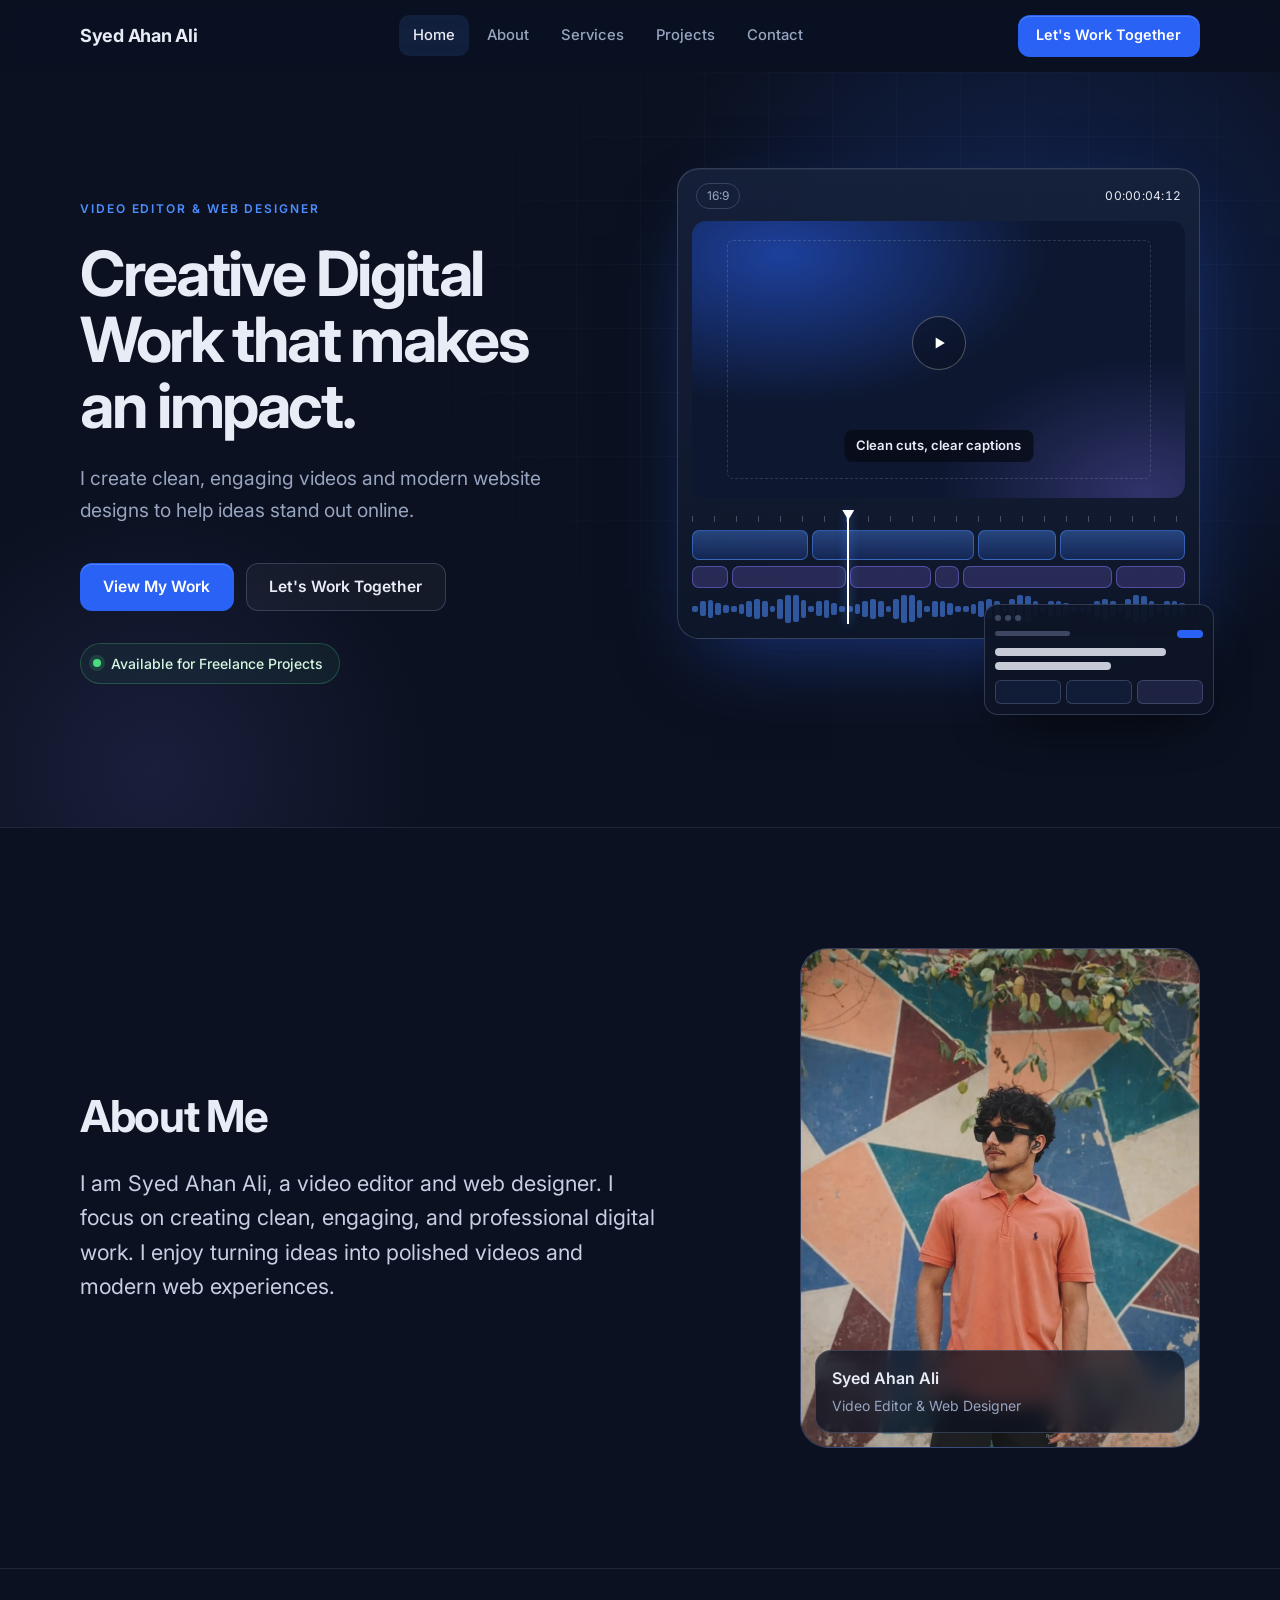
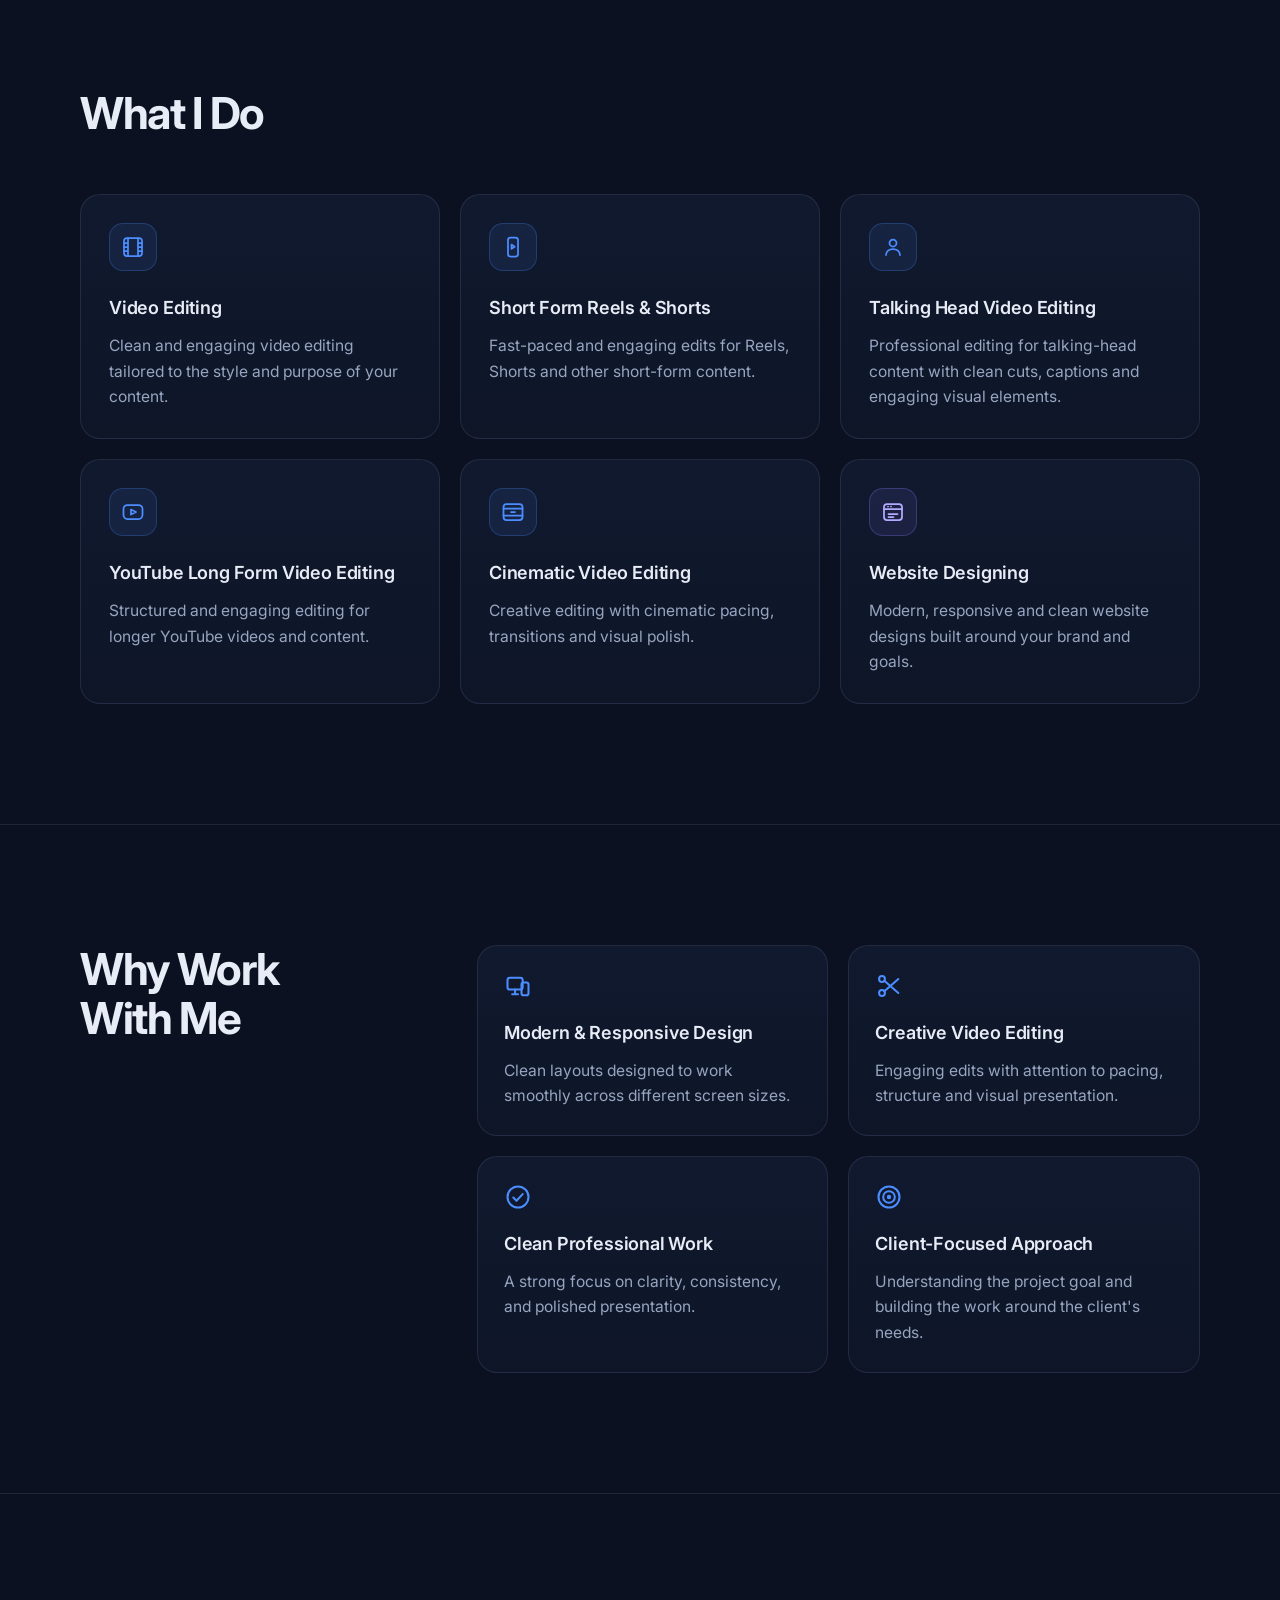
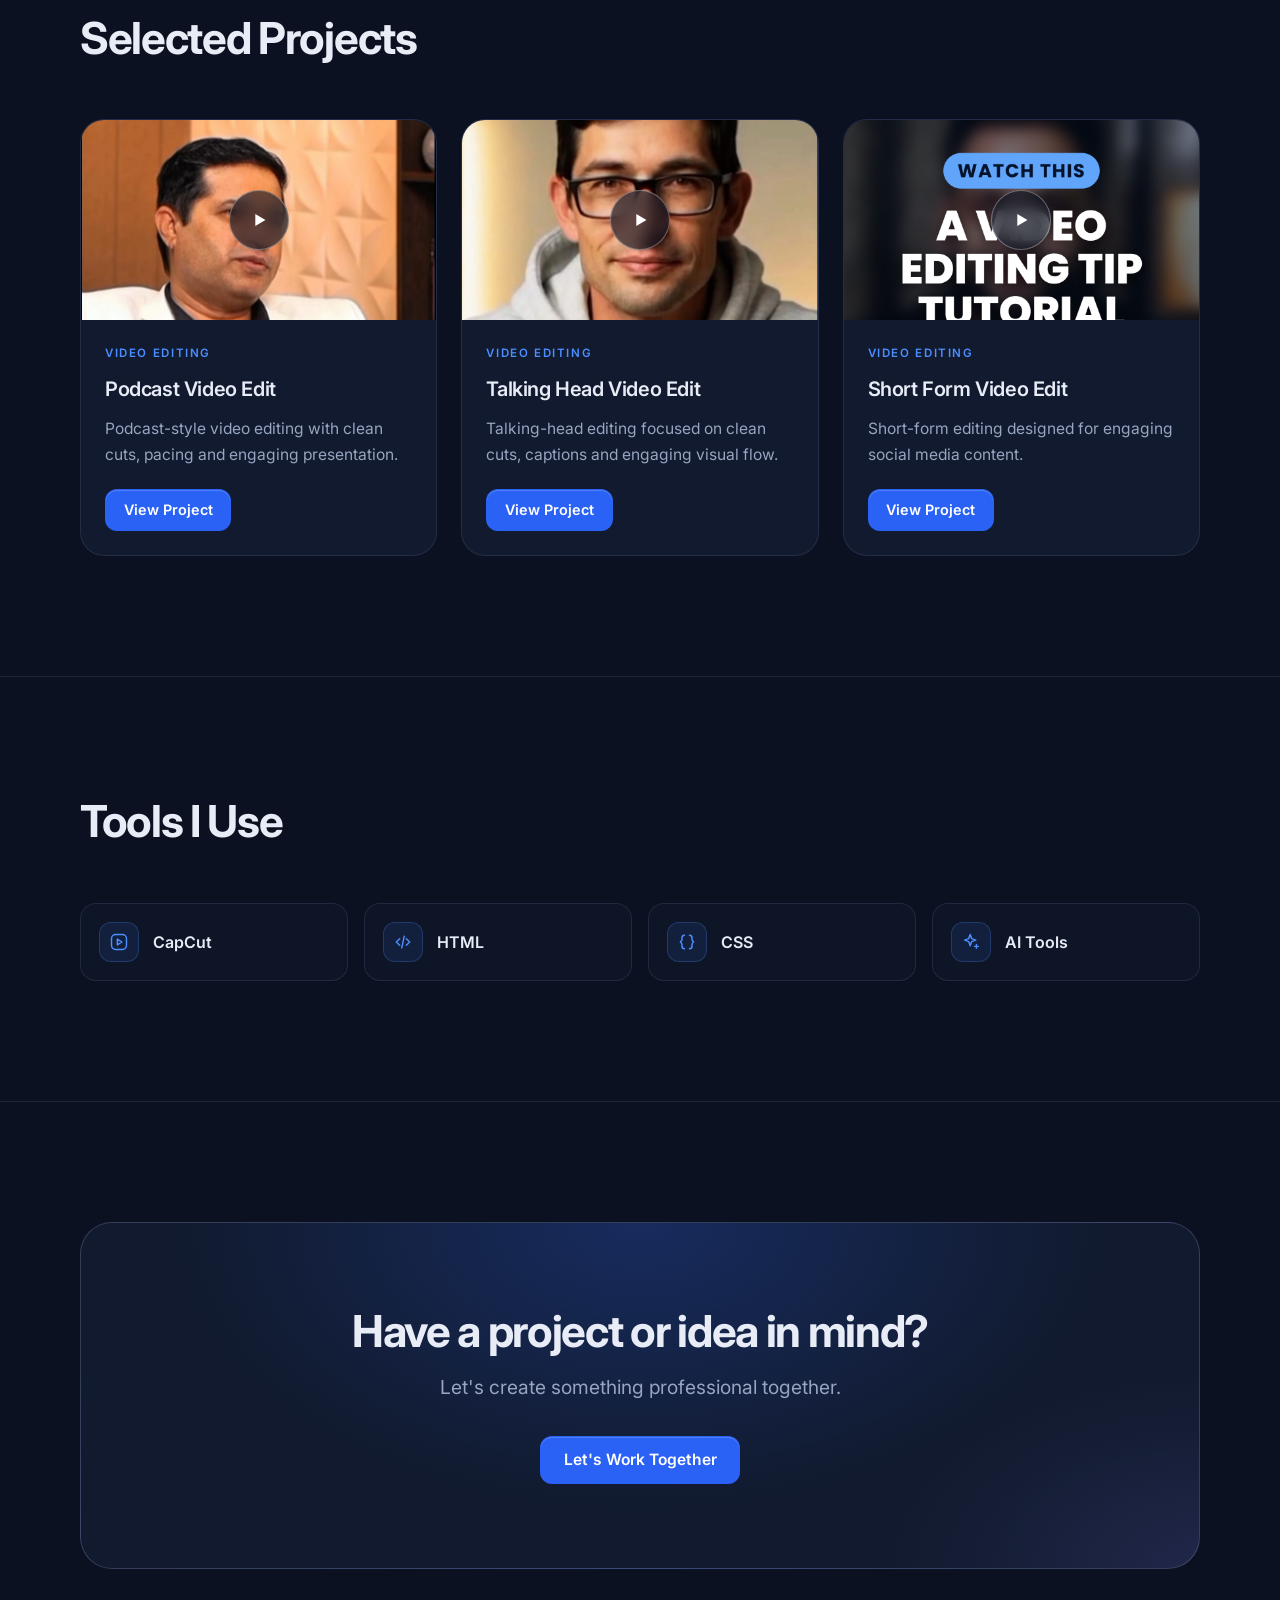
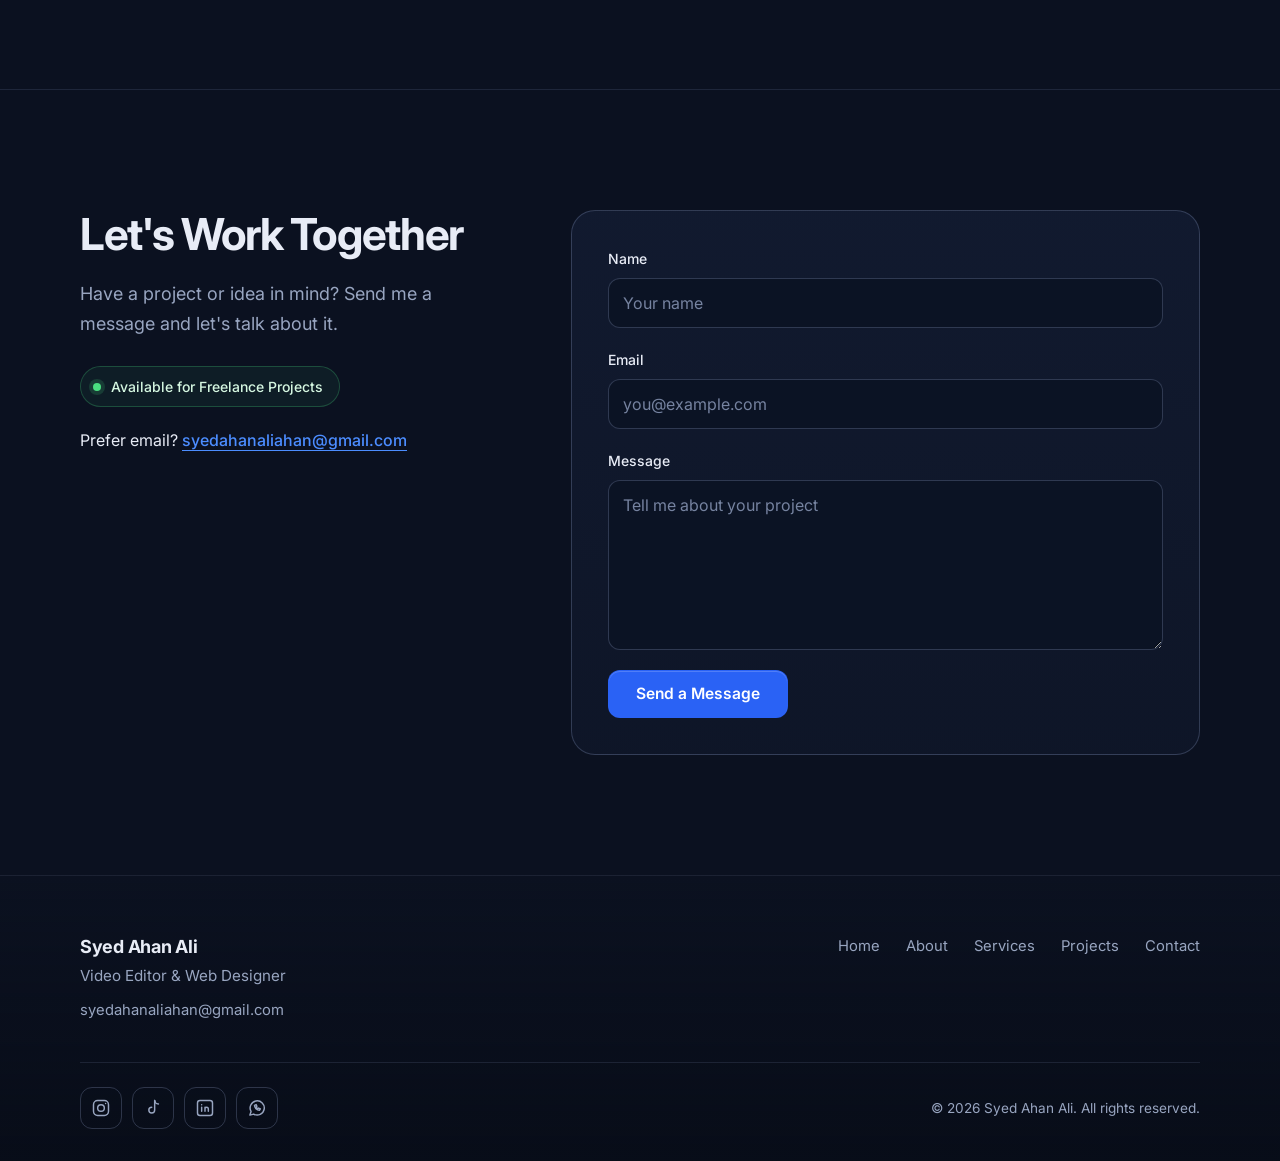
==== commit 57b09bdc: "Update Cloud.html" ====
--- a/Cloud.html
+++ b/Cloud.html
@@ -859,7 +859,7 @@
     {
       id: 'short-form-video-edit', category: 'VIDEO EDITING', title: 'Short Form Video Edit',
       description: 'Short-form editing designed for engaging social media content.',
-      scene: 'short', poster: 'short.png', videoUrl: 'talking head video edit.mp4', youtubeUrl: '', details: '', vertical: false
+      scene: 'short', poster: 'short.png', videoUrl: 'WhatsApp Video 2026-09-10 at 4.16.46 PM.mp4', youtubeUrl: '', details: '', vertical: false
     }
   ];
  
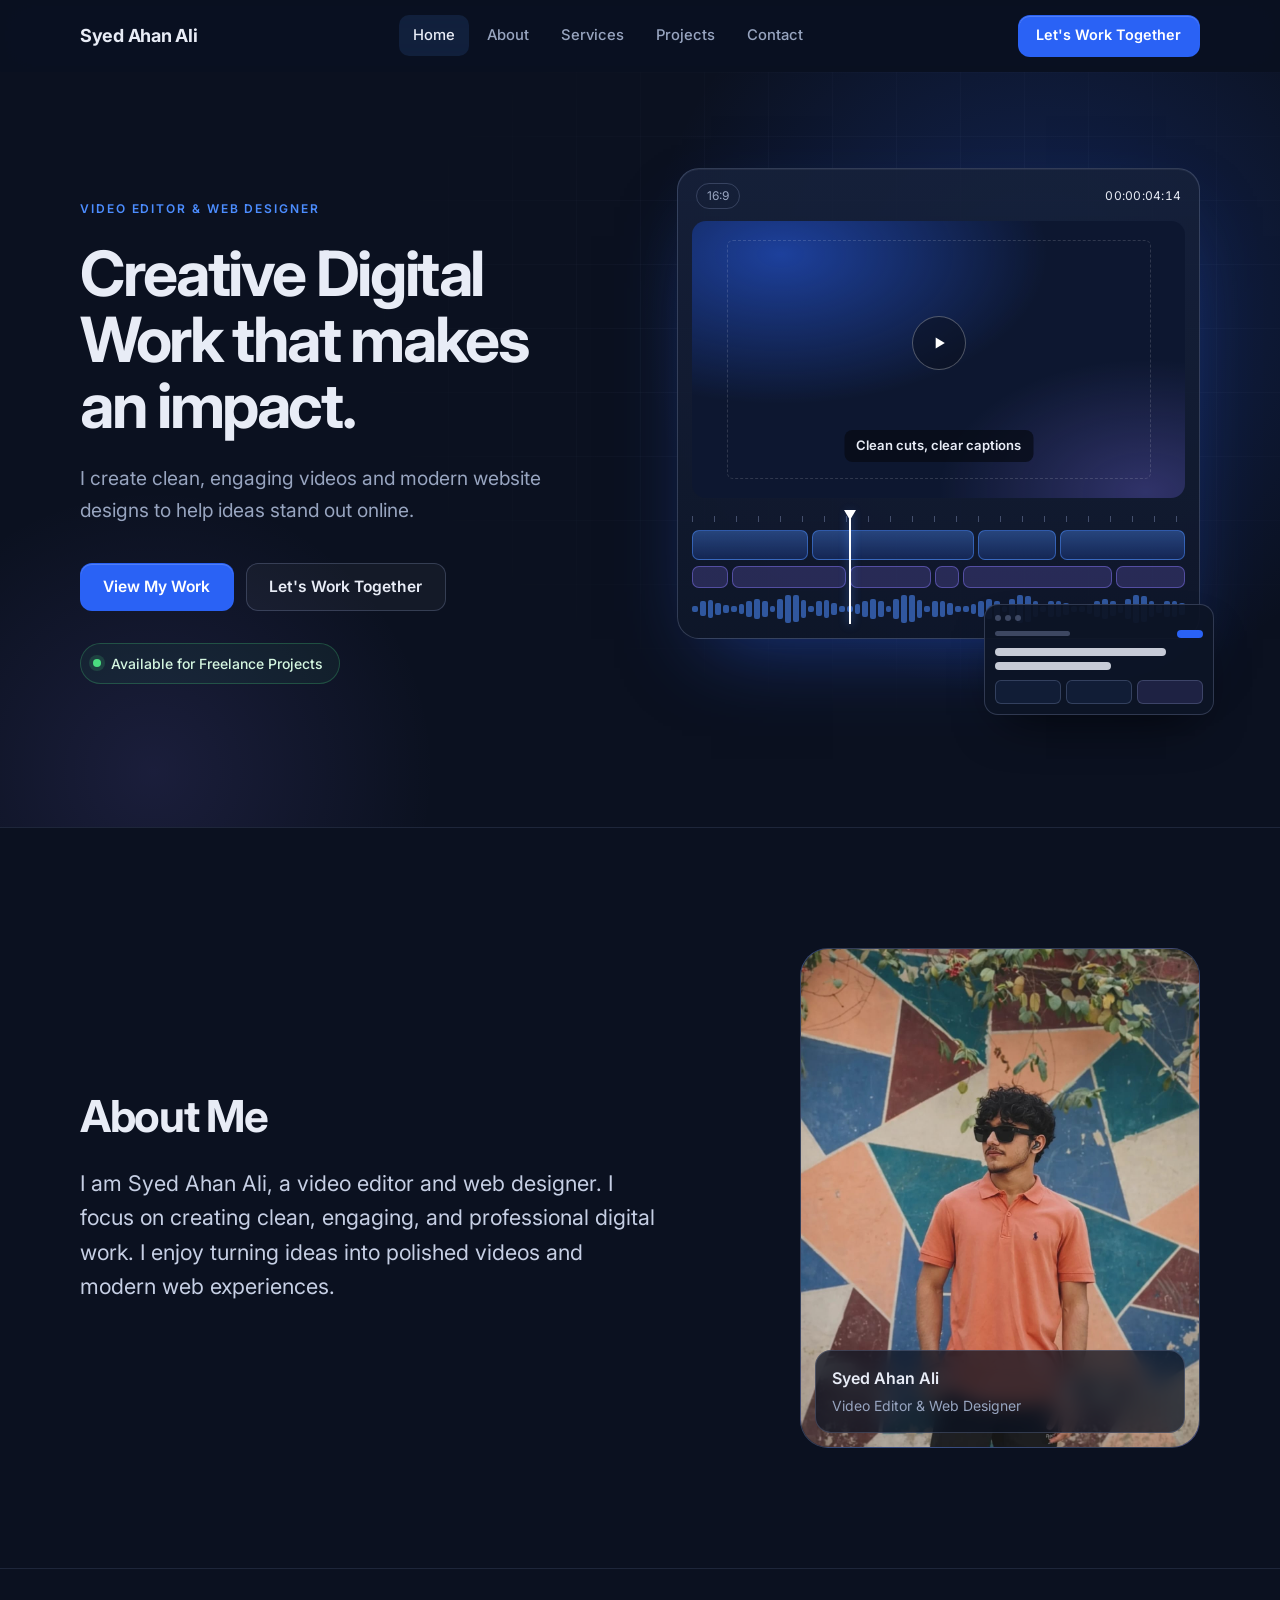
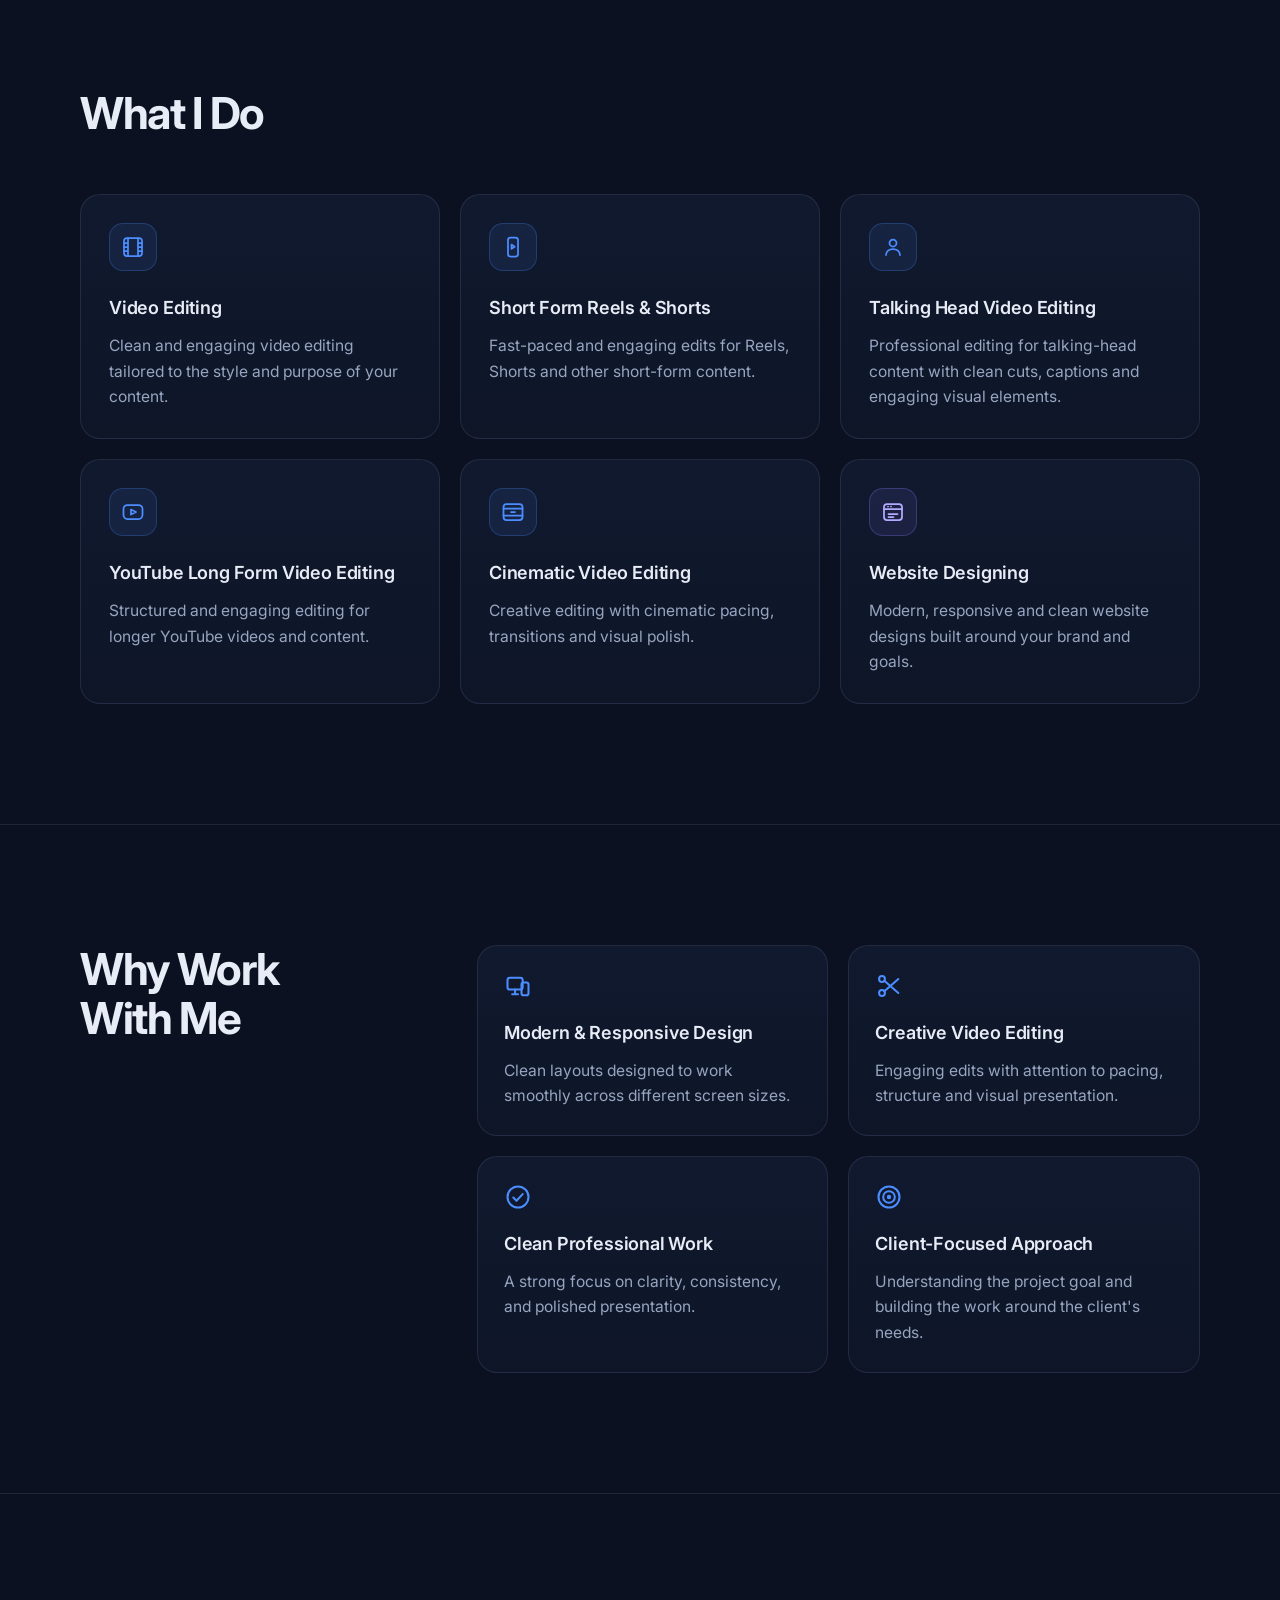
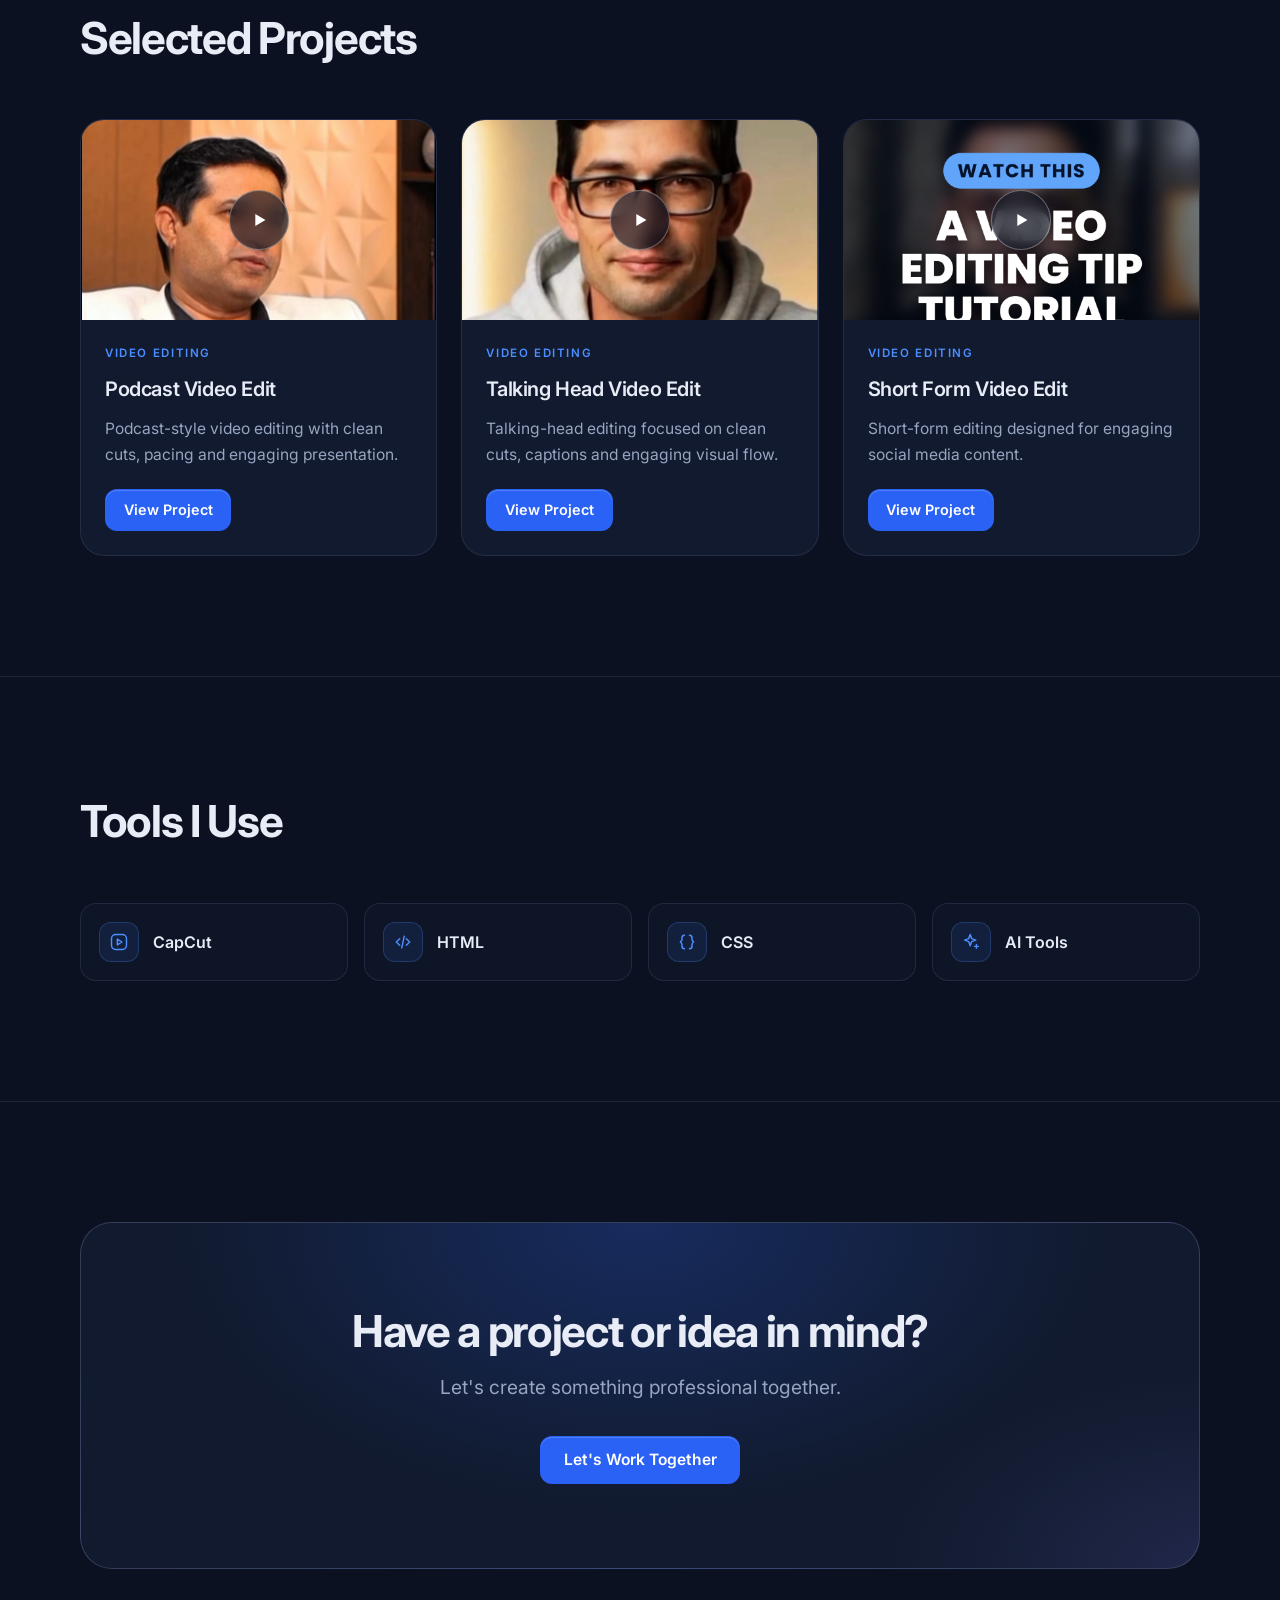
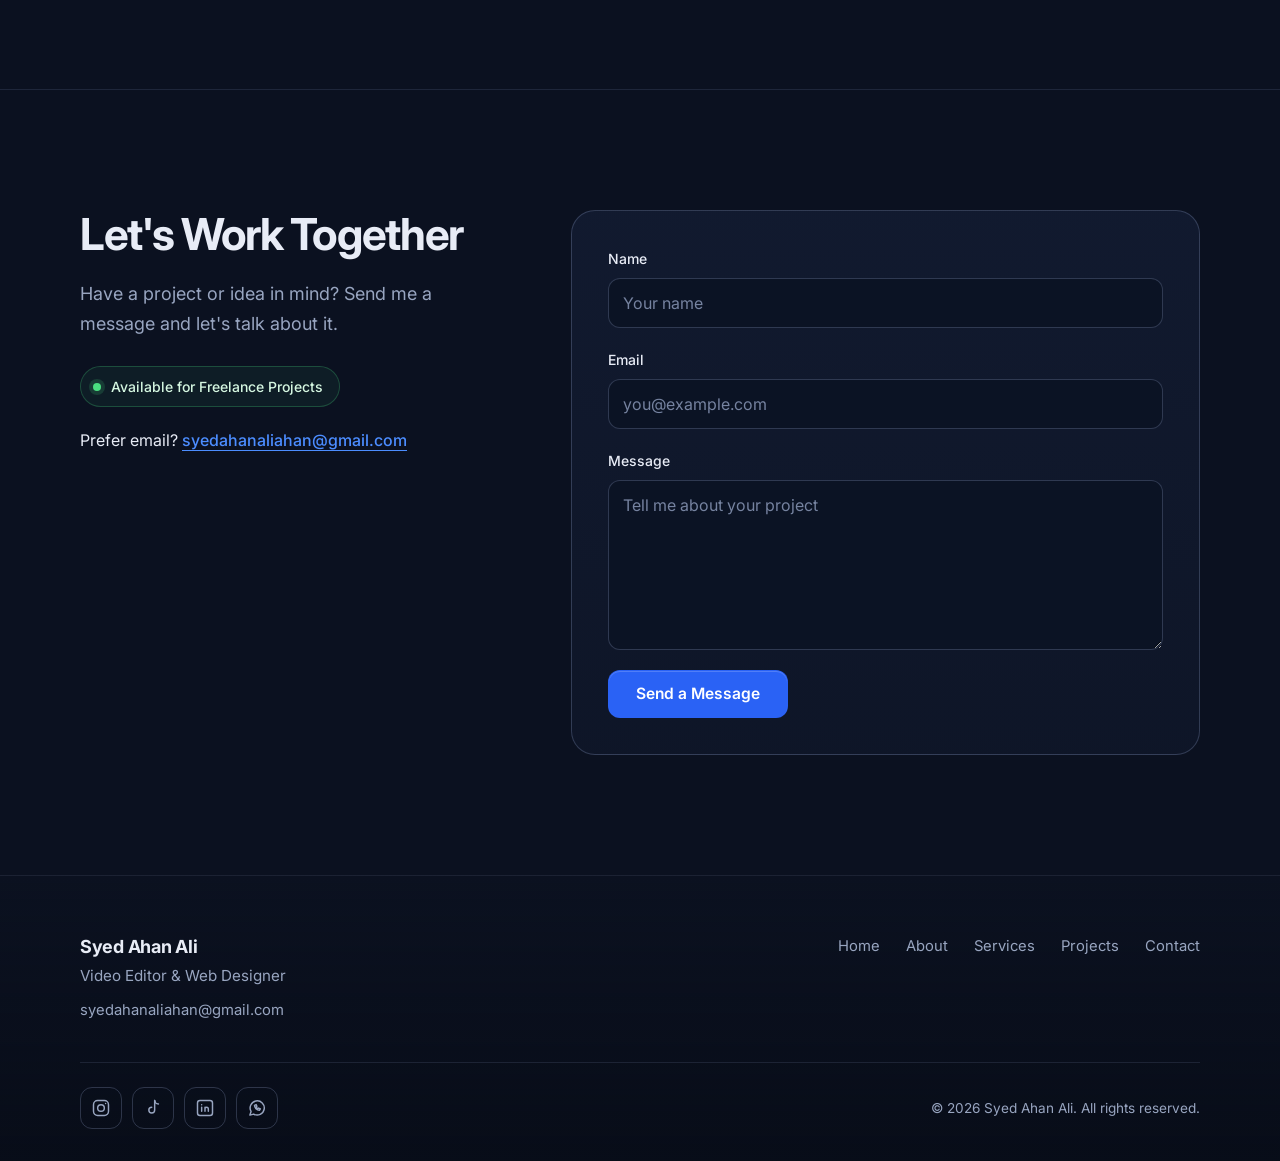
==== commit fc25a8d4: "Update Cloud.html" ====
--- a/Cloud.html
+++ b/Cloud.html
@@ -859,7 +859,7 @@
     {
       id: 'short-form-video-edit', category: 'VIDEO EDITING', title: 'Short Form Video Edit',
       description: 'Short-form editing designed for engaging social media content.',
-      scene: 'short', poster: 'short.png', videoUrl: 'WhatsApp Video 2026-09-10 at 4.16.46 PM.mp4', youtubeUrl: '', details: '', vertical: false
+      scene: 'short', poster: 'short.png', videoUrl: 'video3.mp4', youtubeUrl: '', details: '', vertical: false
     }
   ];
  
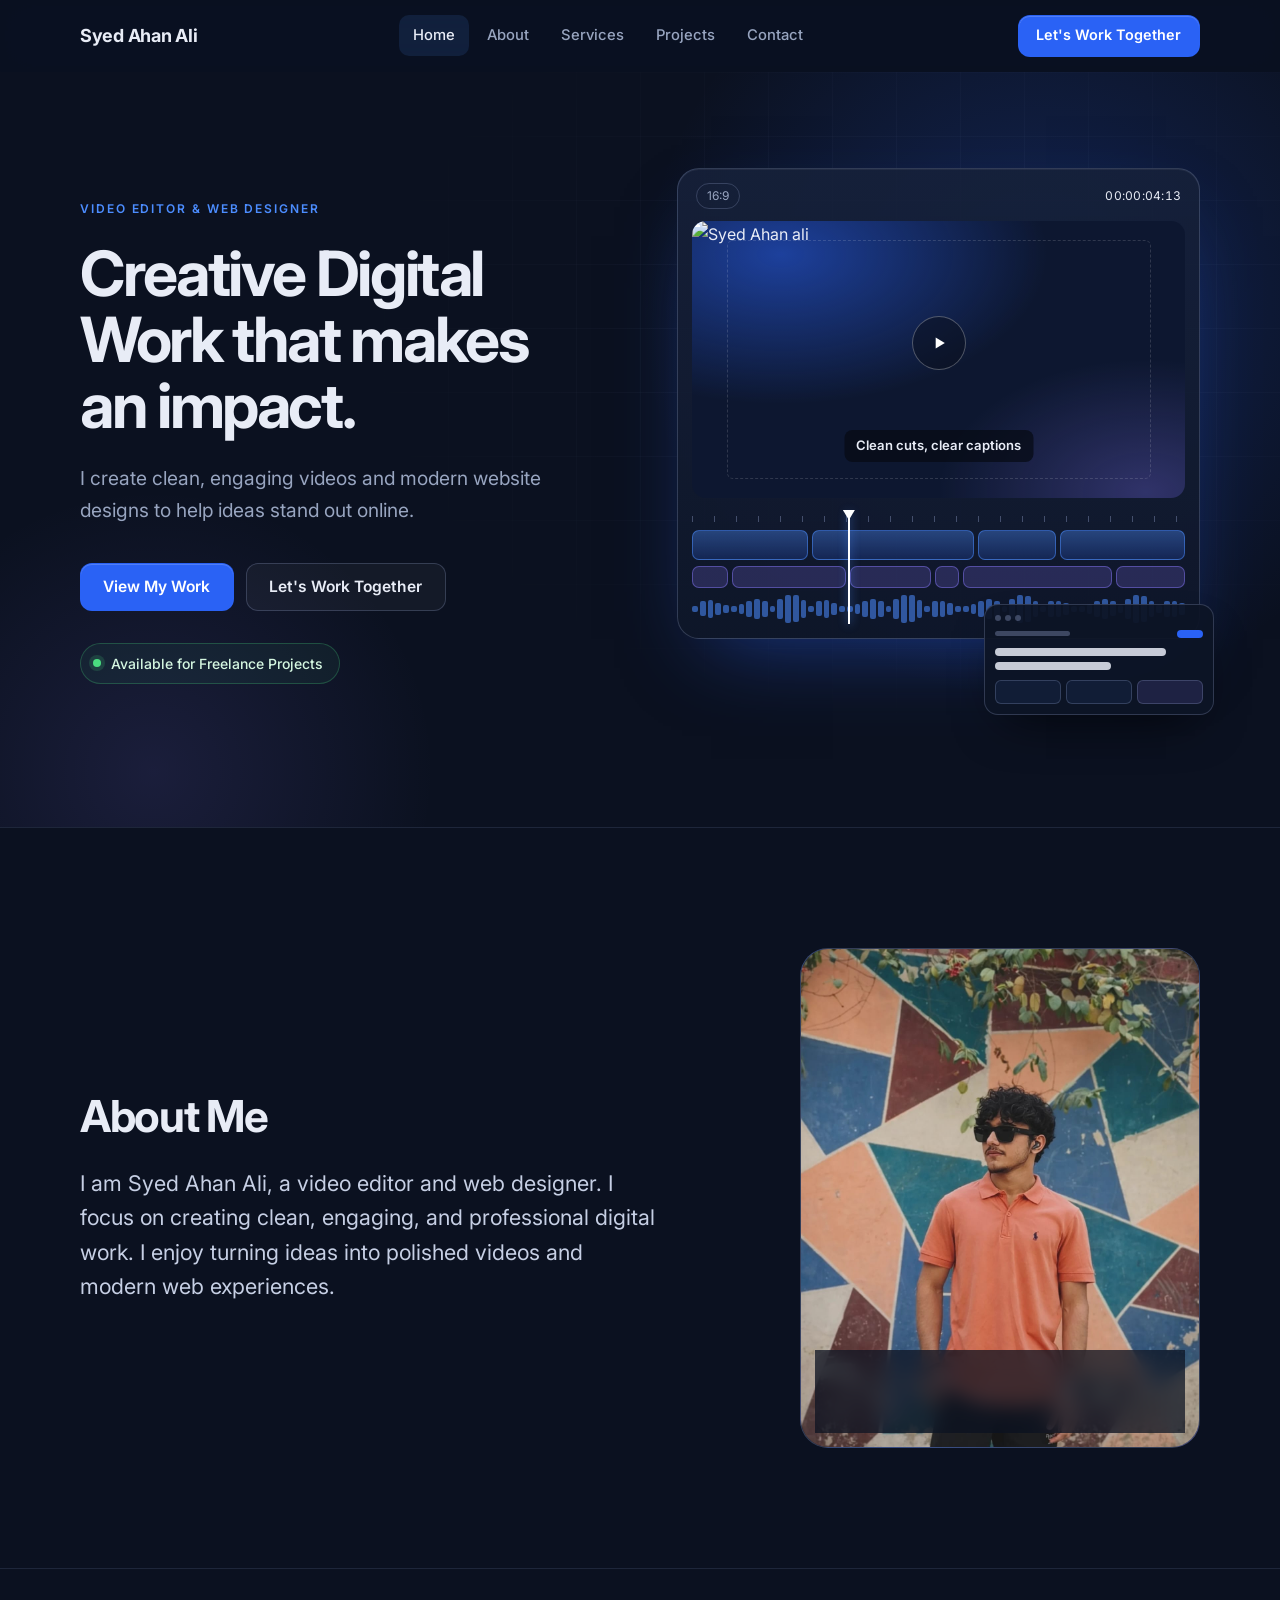
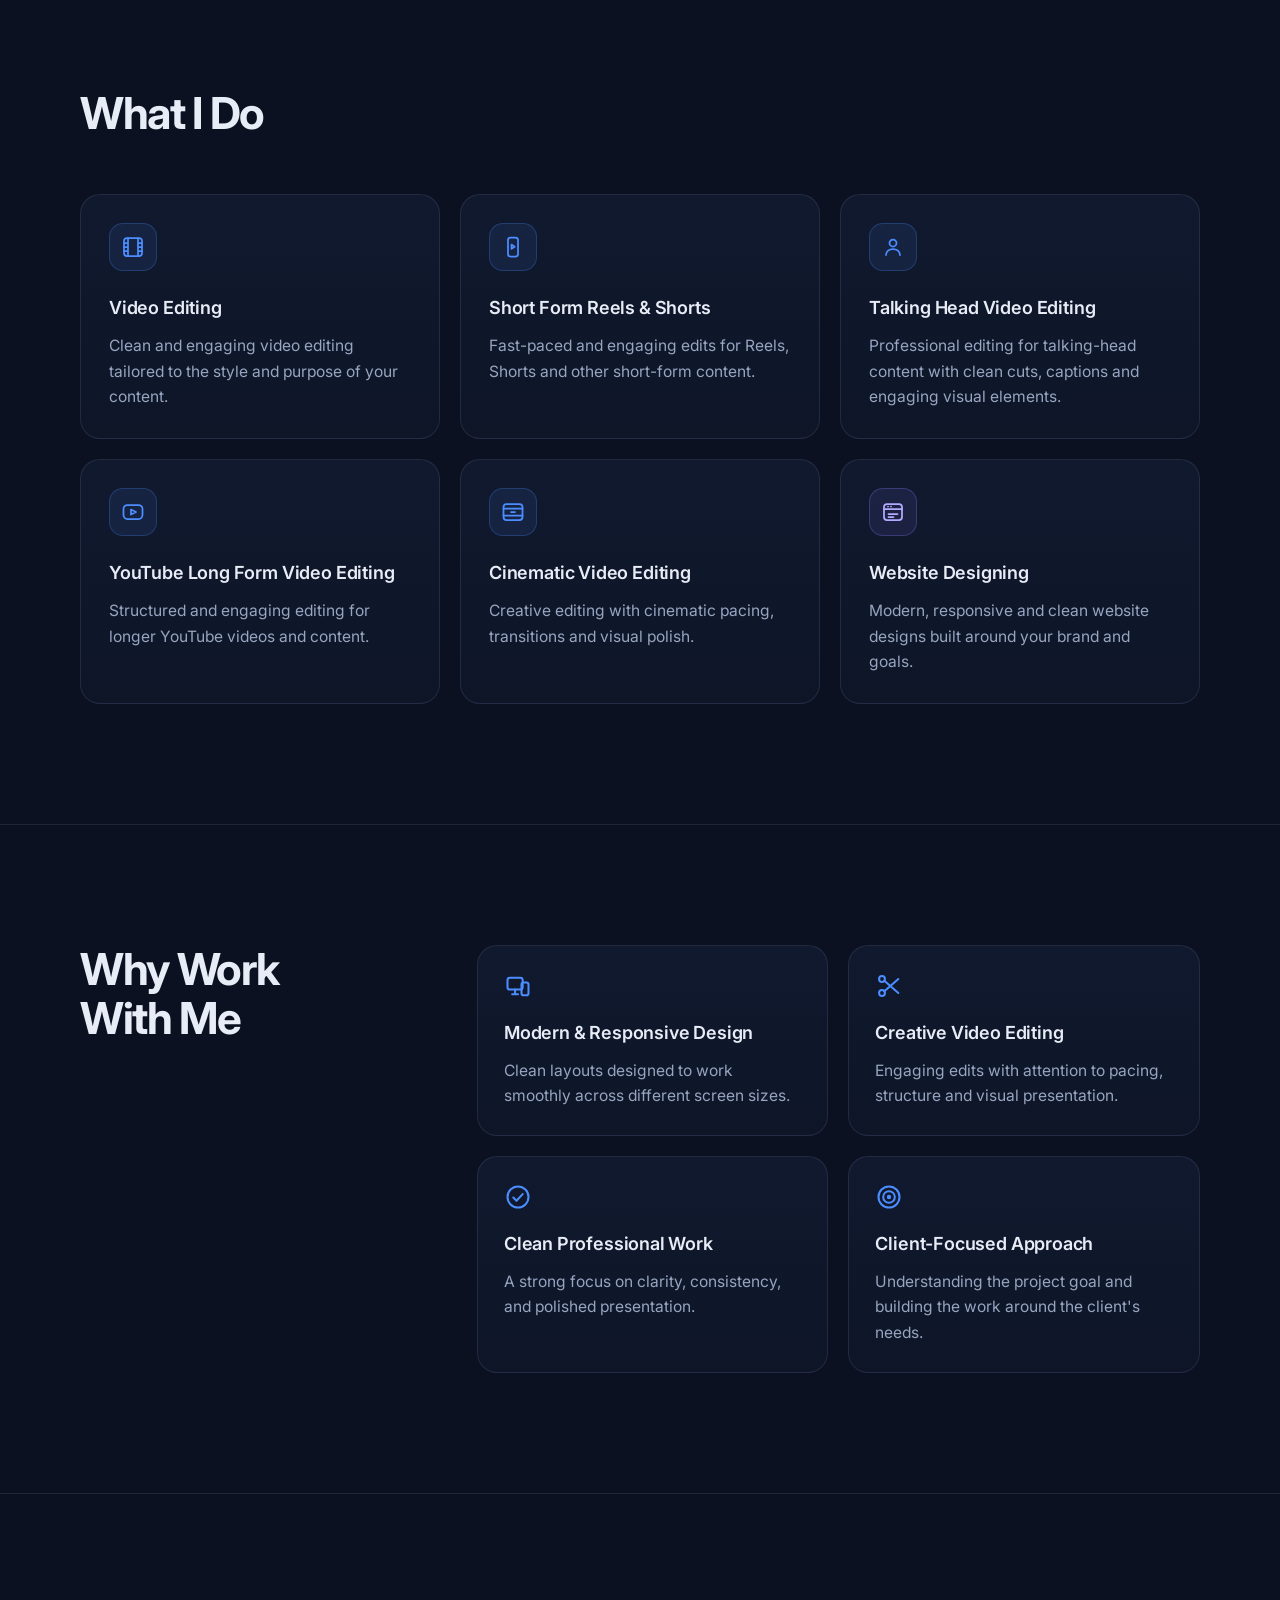
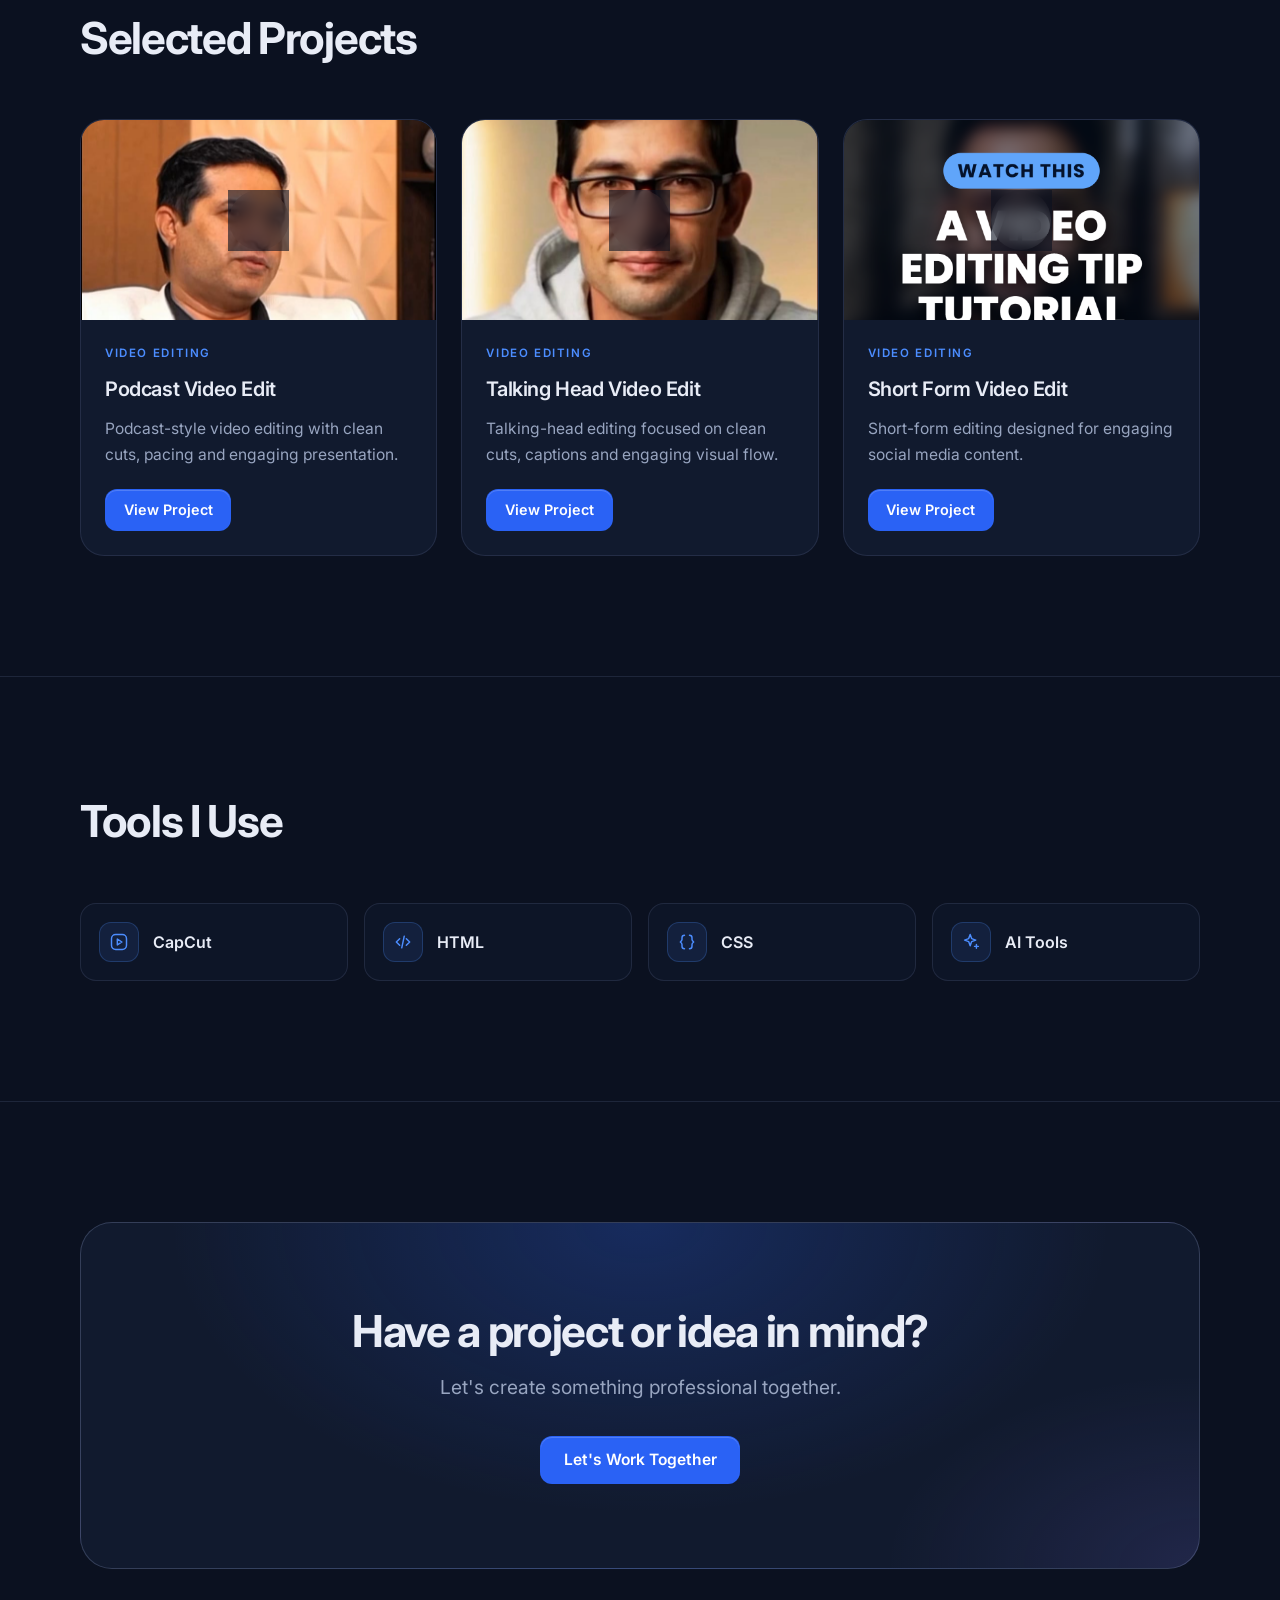
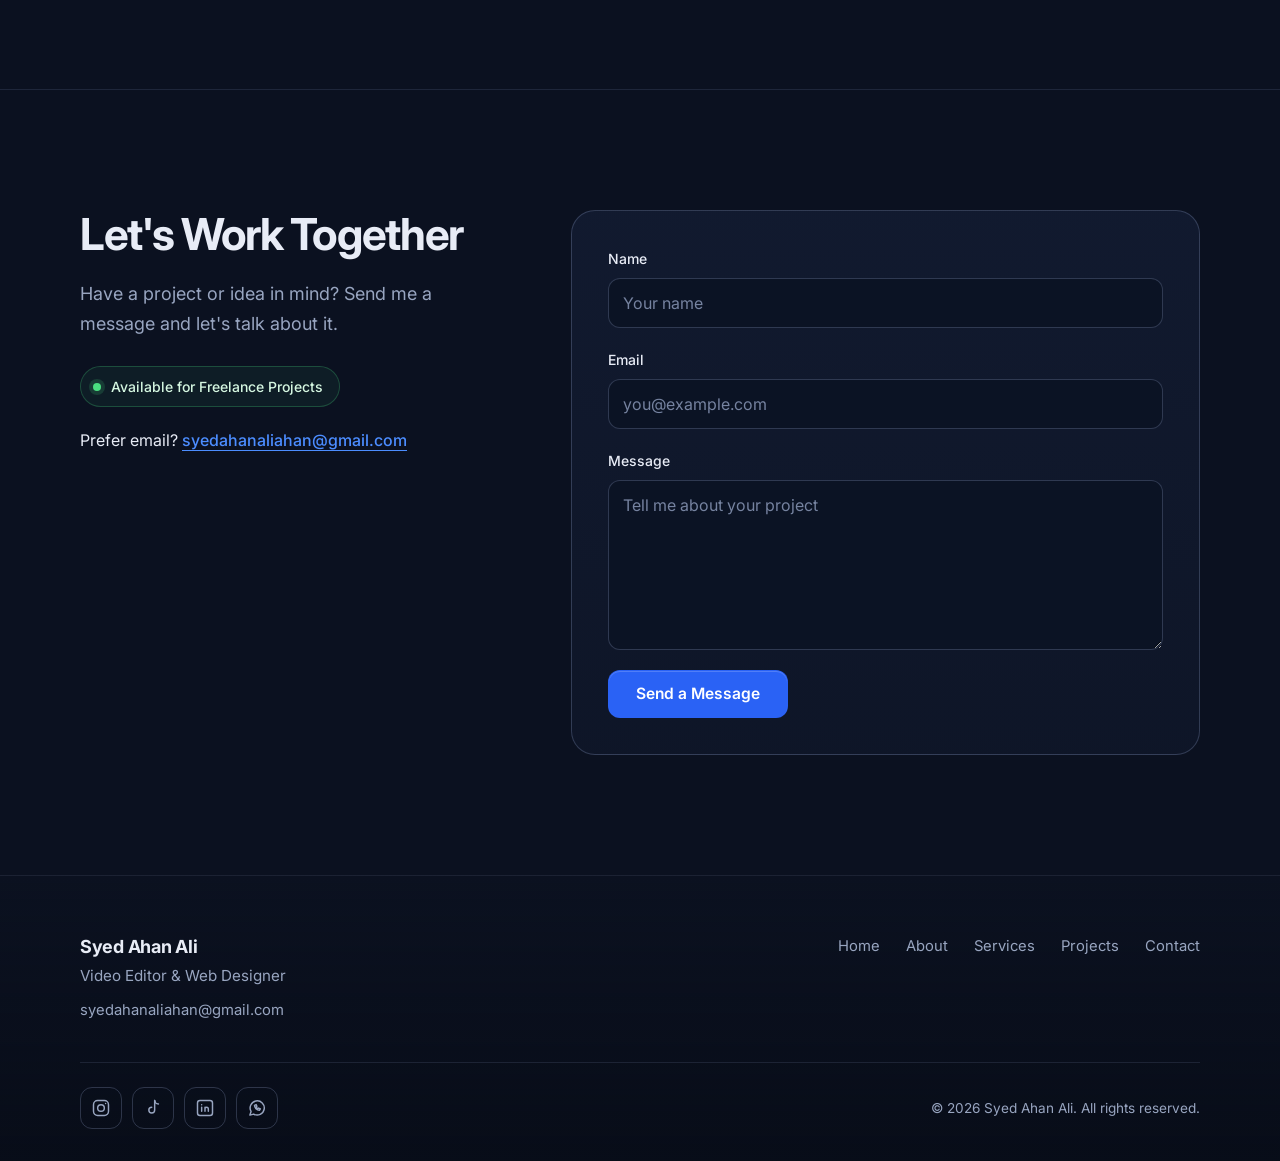
==== commit a0df56b4: "Add files via upload" ====
--- a/Cloud.html
+++ b/Cloud.html
@@ -600,6 +600,7 @@
             <span class="timecode" id="timecode">00:00:04:12</span>
           </div>
           <div class="preview">
+            <img src="timeline4.jpg" alt="Syed Ahan ali">
             <div class="play"><svg width="20" height="20" viewBox="0 0 24 24" fill="#fff"><path d="M8 5.5v13l11-6.5z"/></svg></div>
             <div class="caption">Clean cuts, clear captions</div>
           </div>
@@ -859,7 +860,7 @@
     {
       id: 'short-form-video-edit', category: 'VIDEO EDITING', title: 'Short Form Video Edit',
       description: 'Short-form editing designed for engaging social media content.',
-      scene: 'short', poster: 'short.png', videoUrl: 'video3.mp4', youtubeUrl: '', details: '', vertical: false
+      scene: 'short', poster: 'short.png', videoUrl: 'WhatsApp Video 2026-09-10 at 4.16.46 PM.mp4', youtubeUrl: '', details: '', vertical: false
     }
   ];
  
